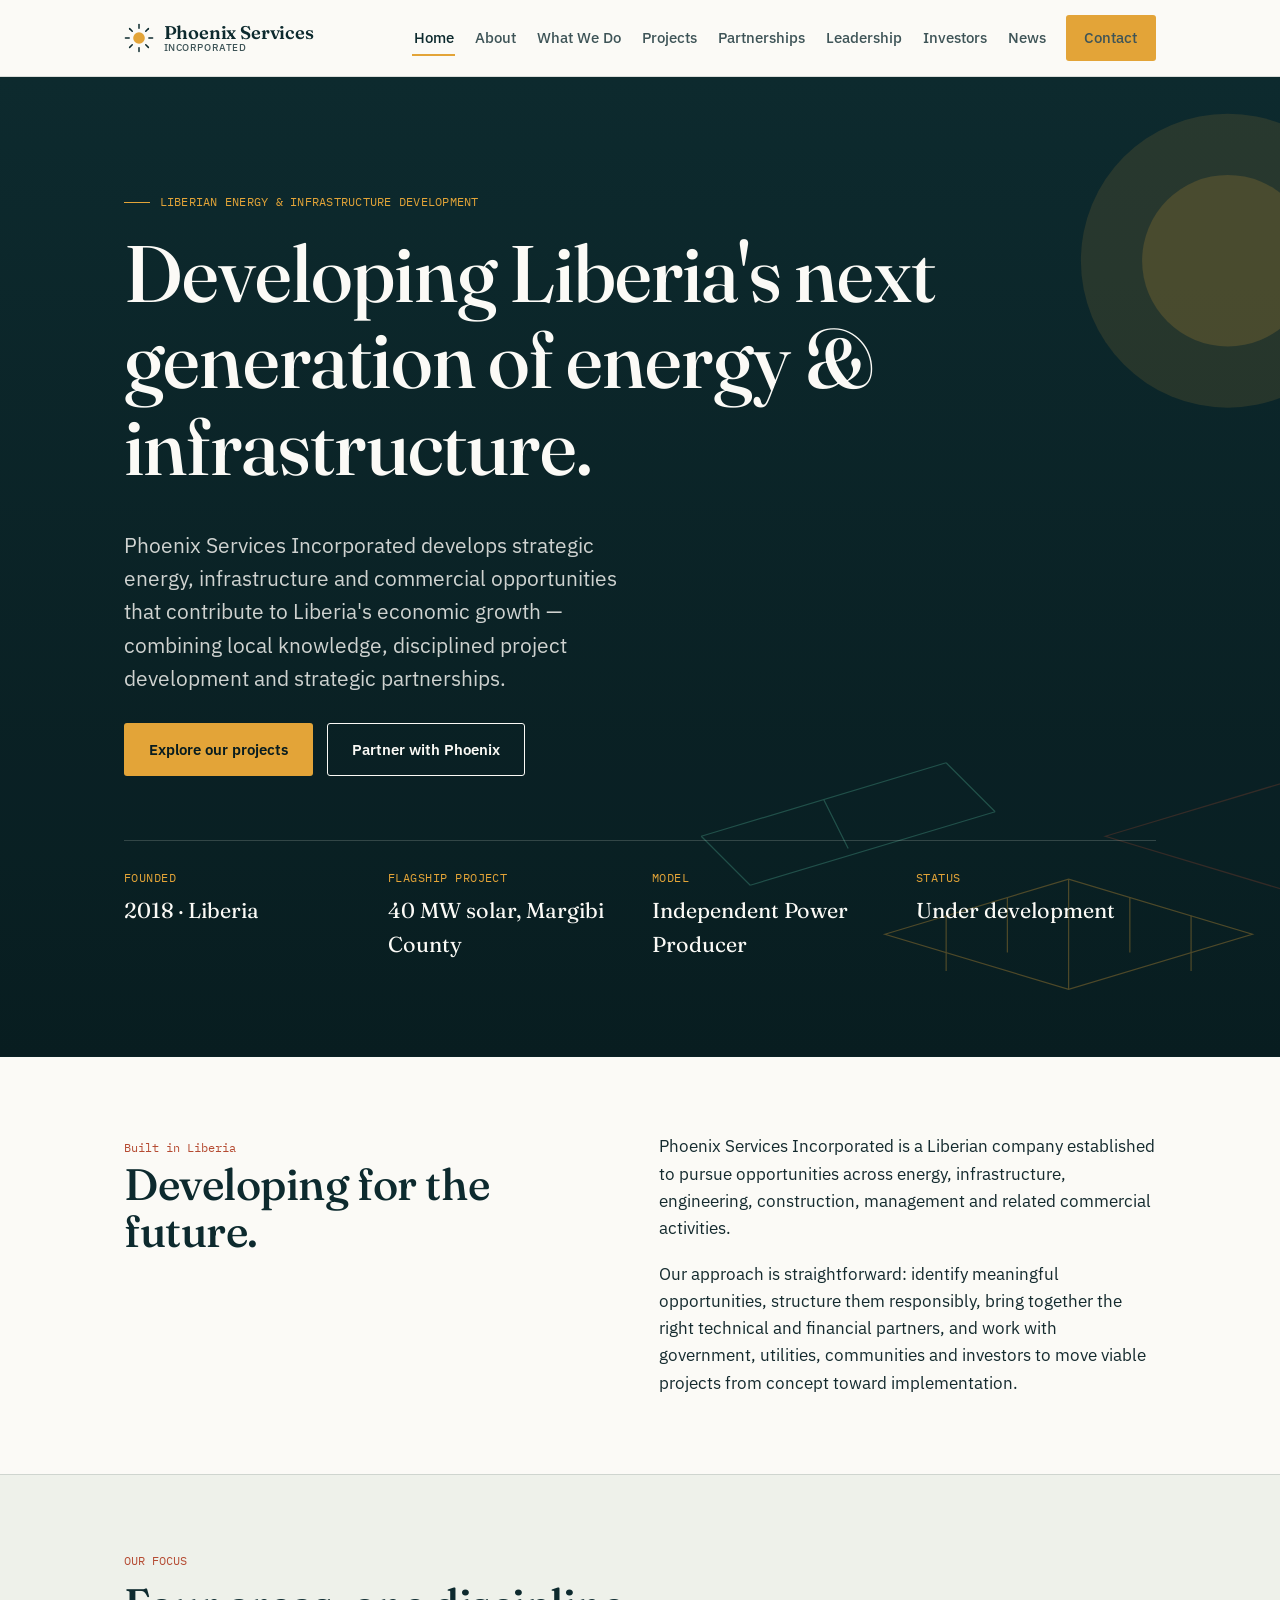
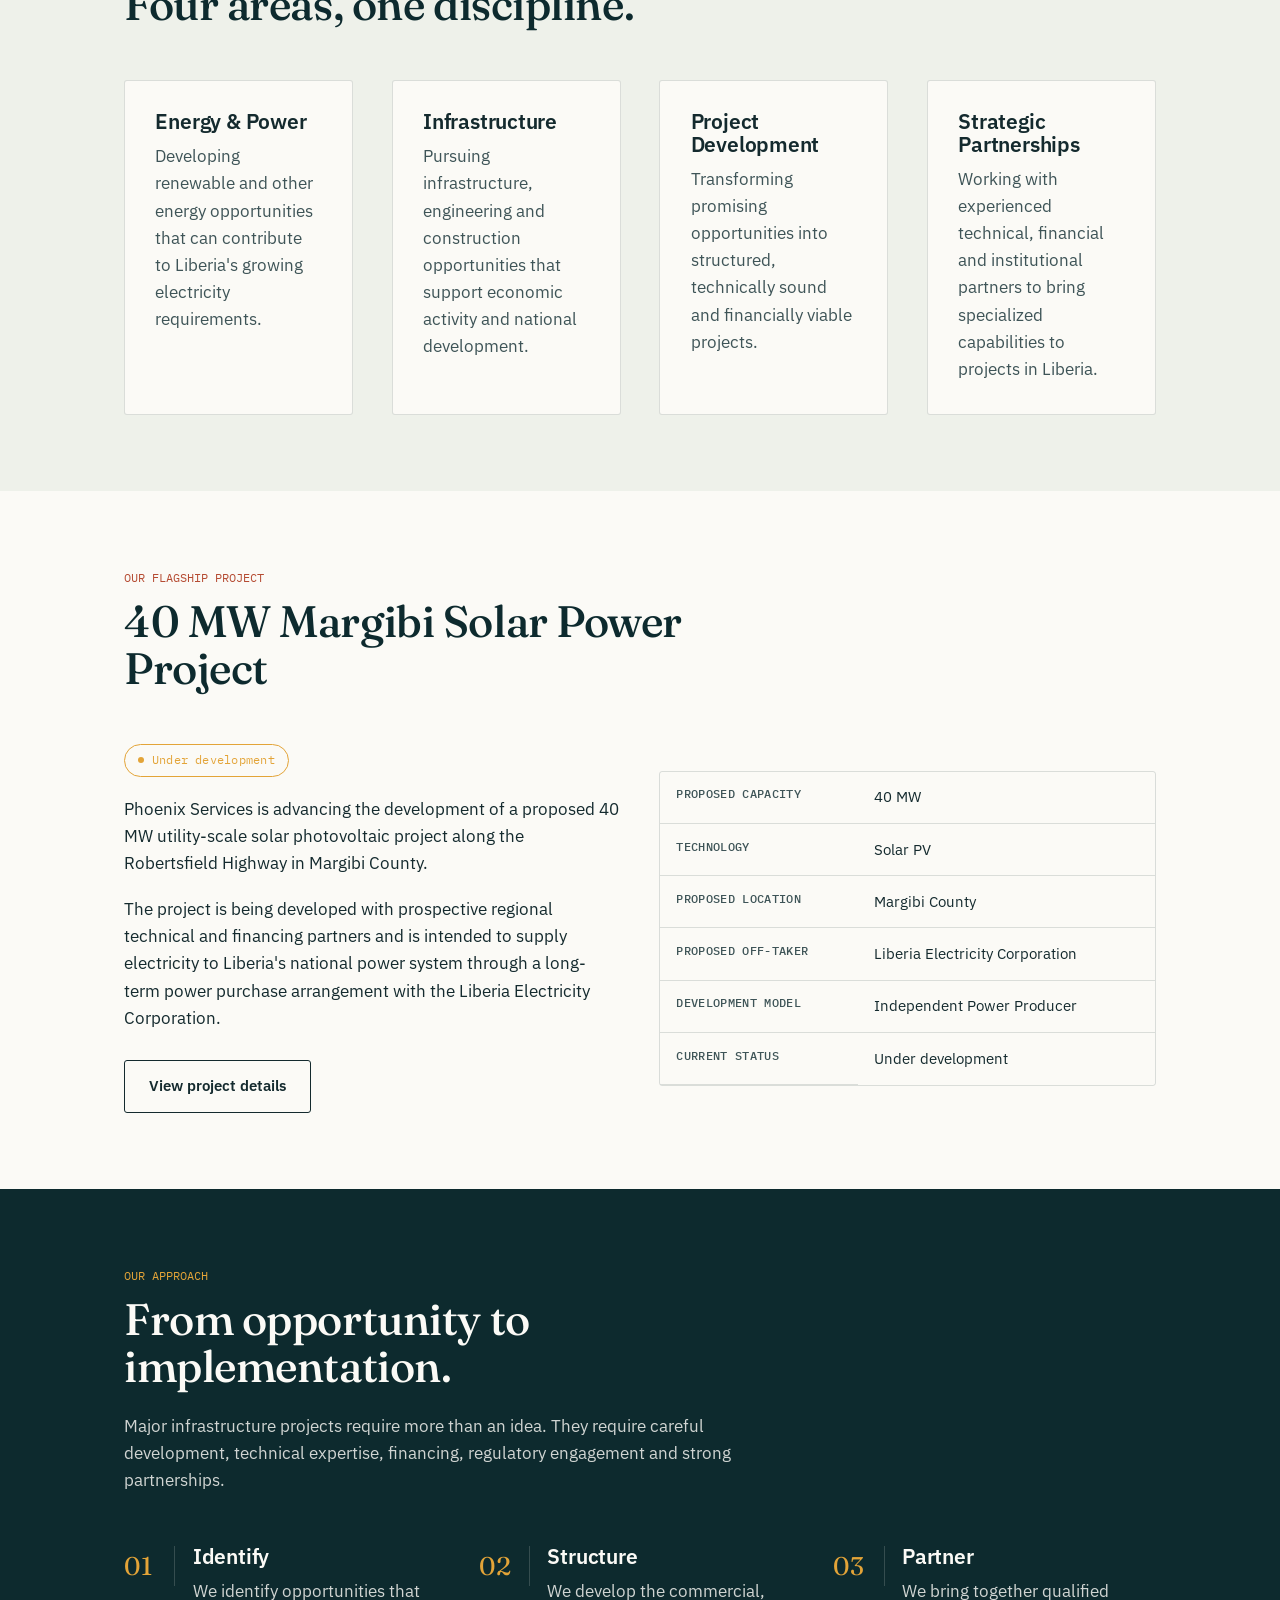
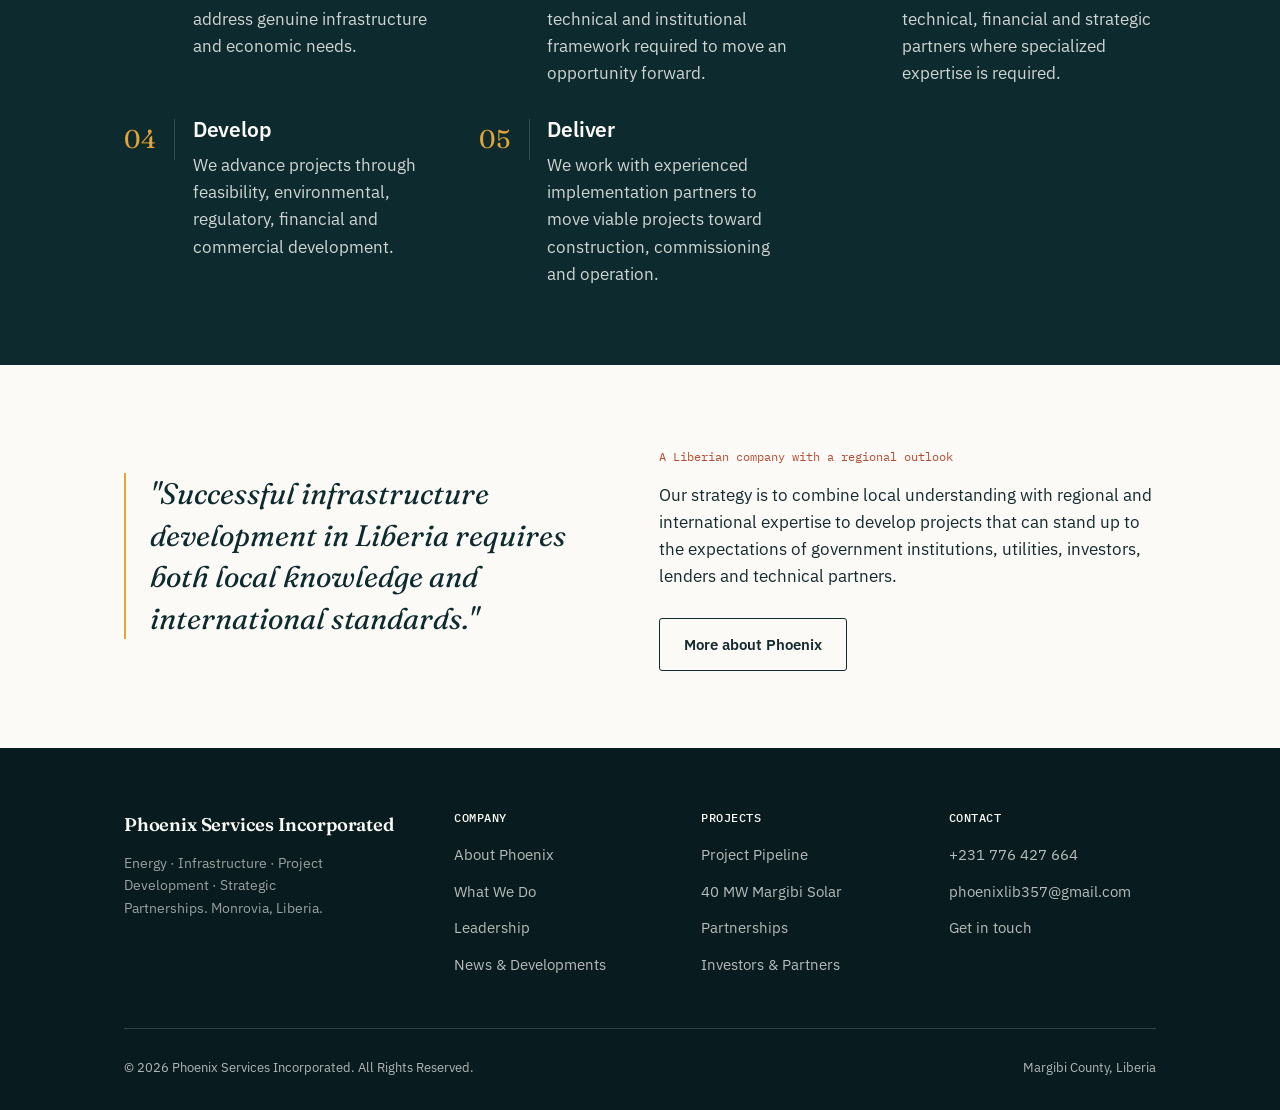
==== index.html @ 639c2e70 "Add Phoenix Services Incorporated website Static, dependency-free build of the corporate site (10 pa" ====
<!DOCTYPE html>
<html lang="en">
<head>
<meta charset="UTF-8">
<meta name="viewport" content="width=device-width, initial-scale=1.0">
<title>Phoenix Services Incorporated | Liberian Energy &amp; Infrastructure Development</title>
<meta name="description" content="Phoenix Services Incorporated is a Liberian company developing strategic energy, infrastructure and commercial opportunities, including the proposed 40 MW Margibi Solar Power Project.">
<link rel="stylesheet" href="css/style.css">
</head>
<body>

<header class="site-header">
  <div class="wrap">
    <a class="brand" href="index.html">
      <svg class="brand-mark" viewBox="0 0 32 32" fill="none" xmlns="http://www.w3.org/2000/svg" aria-hidden="true">
        <circle cx="16" cy="16" r="6.2" fill="#E3A438"/>
        <g stroke="#0D2A2E" stroke-width="1.6" stroke-linecap="round">
          <line x1="16" y1="1.5" x2="16" y2="5.5"/>
          <line x1="16" y1="26.5" x2="16" y2="30.5"/>
          <line x1="1.5" y1="16" x2="5.5" y2="16"/>
          <line x1="26.5" y1="16" x2="30.5" y2="16"/>
          <line x1="6" y1="6" x2="8.8" y2="8.8"/>
          <line x1="23.2" y1="23.2" x2="26" y2="26"/>
          <line x1="26" y1="6" x2="23.2" y2="8.8"/>
          <line x1="8.8" y1="23.2" x2="6" y2="26"/>
        </g>
      </svg>
      <span class="brand-word">Phoenix Services<small>INCORPORATED</small></span>
    </a>
    <button class="nav-toggle" aria-label="Toggle navigation" aria-expanded="false">
      <svg viewBox="0 0 24 24" fill="none" stroke="currentColor" stroke-width="2"><line x1="3" y1="6" x2="21" y2="6"/><line x1="3" y1="12" x2="21" y2="12"/><line x1="3" y1="18" x2="21" y2="18"/></svg>
    </button>
    <nav class="main-nav" aria-label="Primary">
      <ul>
        <li><a href="index.html" aria-current="page">Home</a></li>
        <li><a href="about.html">About</a></li>
        <li><a href="what-we-do.html">What We Do</a></li>
        <li><a href="projects.html">Projects</a></li>
        <li><a href="partnerships.html">Partnerships</a></li>
        <li><a href="leadership.html">Leadership</a></li>
        <li><a href="investors.html">Investors</a></li>
        <li><a href="news.html">News</a></li>
        <li><a href="contact.html" class="btn btn-primary" style="padding:0.6rem 1.1rem;">Contact</a></li>
      </ul>
    </nav>
  </div>
</header>

<main>

  <!-- HERO -->
  <section class="hero">
    <div class="hero-graphic" aria-hidden="true">
      <svg width="100%" height="100%" viewBox="0 0 1400 800" preserveAspectRatio="xMidYMid slice" xmlns="http://www.w3.org/2000/svg">
        <defs>
          <linearGradient id="skyfade" x1="0" y1="0" x2="0" y2="1">
            <stop offset="0%" stop-color="#0D2A2E"/>
            <stop offset="100%" stop-color="#081C1F"/>
          </linearGradient>
        </defs>
        <rect width="1400" height="800" fill="url(#skyfade)"/>
        <circle cx="1180" cy="150" r="120" fill="#E3A438" opacity="0.14"/>
        <circle cx="1180" cy="150" r="70" fill="#E3A438" opacity="0.2"/>
        <!-- abstract PV array, isometric -->
        <g opacity="0.5" stroke="#3E8A78" stroke-width="1">
          <g id="row1">
            <line x1="750" y1="620" x2="950" y2="560" />
            <line x1="790" y1="660" x2="990" y2="600" />
            <line x1="750" y1="620" x2="790" y2="660" />
            <line x1="950" y1="560" x2="990" y2="600" />
            <line x1="850" y1="590" x2="870" y2="630"/>
          </g>
        </g>
        <g opacity="0.35" stroke="#E3A438" stroke-width="1" fill="none">
          <path d="M 900 700 L 1050 655 L 1200 700 L 1050 745 Z"/>
          <path d="M 950 685 L 950 730 M 1000 670 L 1000 715 M 1050 655 L 1050 745 M 1100 670 L 1100 715 M 1150 685 L 1150 730"/>
        </g>
        <g opacity="0.28" stroke="#B54B32" stroke-width="1" fill="none">
          <path d="M 1080 620 L 1230 575 L 1380 620 L 1230 665 Z"/>
        </g>
      </svg>
    </div>
    <div class="wrap reveal">
      <p class="hero-eyebrow">LIBERIAN ENERGY &amp; INFRASTRUCTURE DEVELOPMENT</p>
      <h1>Developing Liberia's next generation of energy &amp; infrastructure.</h1>
      <p class="lede">Phoenix Services Incorporated develops strategic energy, infrastructure and commercial opportunities that contribute to Liberia's economic growth &mdash; combining local knowledge, disciplined project development and strategic partnerships.</p>
      <div class="btn-row">
        <a href="projects.html" class="btn btn-primary">Explore our projects</a>
        <a href="investors.html" class="btn btn-outline">Partner with Phoenix</a>
      </div>
      <dl class="factband">
        <div><dt>Founded</dt><dd>2018 &middot; Liberia</dd></div>
        <div><dt>Flagship project</dt><dd>40 MW solar, Margibi County</dd></div>
        <div><dt>Model</dt><dd>Independent Power Producer</dd></div>
        <div><dt>Status</dt><dd>Under development</dd></div>
      </dl>
    </div>
  </section>

  <!-- INTRO -->
  <section class="section">
    <div class="wrap grid grid--2">
      <div>
        <span class="eyebrow-inline">Built in Liberia</span>
        <h2>Developing for the future.</h2>
      </div>
      <div>
        <p>Phoenix Services Incorporated is a Liberian company established to pursue opportunities across energy, infrastructure, engineering, construction, management and related commercial activities.</p>
        <p>Our approach is straightforward: identify meaningful opportunities, structure them responsibly, bring together the right technical and financial partners, and work with government, utilities, communities and investors to move viable projects from concept toward implementation.</p>
      </div>
    </div>
  </section>

  <!-- FOCUS AREAS -->
  <section class="section section--sage section--border-top">
    <div class="wrap">
      <div class="section-head">
        <span class="kicker">OUR FOCUS</span>
        <h2>Four areas, one discipline.</h2>
      </div>
      <div class="grid grid--4">
        <div class="card">
          <h4>Energy &amp; Power</h4>
          <p class="text-soft">Developing renewable and other energy opportunities that can contribute to Liberia's growing electricity requirements.</p>
        </div>
        <div class="card">
          <h4>Infrastructure</h4>
          <p class="text-soft">Pursuing infrastructure, engineering and construction opportunities that support economic activity and national development.</p>
        </div>
        <div class="card">
          <h4>Project Development</h4>
          <p class="text-soft">Transforming promising opportunities into structured, technically sound and financially viable projects.</p>
        </div>
        <div class="card">
          <h4>Strategic Partnerships</h4>
          <p class="text-soft">Working with experienced technical, financial and institutional partners to bring specialized capabilities to projects in Liberia.</p>
        </div>
      </div>
    </div>
  </section>

  <!-- FLAGSHIP PROJECT -->
  <section class="section">
    <div class="wrap">
      <div class="section-head">
        <span class="kicker">OUR FLAGSHIP PROJECT</span>
        <h2>40 MW Margibi Solar Power Project</h2>
      </div>
      <div class="grid grid--2" style="align-items:center;">
        <div>
          <span class="status-pill">Under development</span>
          <p style="margin-top:1.2rem;">Phoenix Services is advancing the development of a proposed 40 MW utility-scale solar photovoltaic project along the Robertsfield Highway in Margibi County.</p>
          <p>The project is being developed with prospective regional technical and financing partners and is intended to supply electricity to Liberia's national power system through a long-term power purchase arrangement with the Liberia Electricity Corporation.</p>
          <div class="btn-row">
            <a href="project-margibi-solar.html" class="btn btn-outline">View project details</a>
          </div>
        </div>
        <div class="table-wrap">
          <table class="datatable">
            <tbody>
              <tr><th>Proposed capacity</th><td>40 MW</td></tr>
              <tr><th>Technology</th><td>Solar PV</td></tr>
              <tr><th>Proposed location</th><td>Margibi County</td></tr>
              <tr><th>Proposed off-taker</th><td>Liberia Electricity Corporation</td></tr>
              <tr><th>Development model</th><td>Independent Power Producer</td></tr>
              <tr><th>Current status</th><td>Under development</td></tr>
            </tbody>
          </table>
        </div>
      </div>
    </div>
  </section>

  <!-- APPROACH -->
  <section class="section section--navy">
    <div class="wrap">
      <div class="section-head">
        <span class="kicker">OUR APPROACH</span>
        <h2>From opportunity to implementation.</h2>
        <p>Major infrastructure projects require more than an idea. They require careful development, technical expertise, financing, regulatory engagement and strong partnerships.</p>
      </div>
      <div class="sequence grid grid--3" style="grid-template-columns:repeat(3,1fr);">
        <div class="seq-item"><span class="seq-num">01</span><div><h4 style="color:var(--paper);">Identify</h4><p>We identify opportunities that address genuine infrastructure and economic needs.</p></div></div>
        <div class="seq-item"><span class="seq-num">02</span><div><h4 style="color:var(--paper);">Structure</h4><p>We develop the commercial, technical and institutional framework required to move an opportunity forward.</p></div></div>
        <div class="seq-item"><span class="seq-num">03</span><div><h4 style="color:var(--paper);">Partner</h4><p>We bring together qualified technical, financial and strategic partners where specialized expertise is required.</p></div></div>
        <div class="seq-item"><span class="seq-num">04</span><div><h4 style="color:var(--paper);">Develop</h4><p>We advance projects through feasibility, environmental, regulatory, financial and commercial development.</p></div></div>
        <div class="seq-item"><span class="seq-num">05</span><div><h4 style="color:var(--paper);">Deliver</h4><p>We work with experienced implementation partners to move viable projects toward construction, commissioning and operation.</p></div></div>
      </div>
    </div>
  </section>

  <!-- REGIONAL OUTLOOK -->
  <section class="section">
    <div class="wrap grid grid--2" style="align-items:center;">
      <div>
        <p class="pull-quote">"Successful infrastructure development in Liberia requires both local knowledge and international standards."</p>
      </div>
      <div>
        <span class="eyebrow-inline">A Liberian company with a regional outlook</span>
        <p style="margin-top:0.8rem;">Our strategy is to combine local understanding with regional and international expertise to develop projects that can stand up to the expectations of government institutions, utilities, investors, lenders and technical partners.</p>
        <div class="btn-row">
          <a href="about.html" class="btn btn-outline">More about Phoenix</a>
        </div>
      </div>
    </div>
  </section>

</main>

<footer class="site-footer">
  <div class="wrap">
    <div class="footer-grid">
      <div class="footer-brand">
        <span class="brand-word">Phoenix Services Incorporated</span>
        <p style="color:rgba(251,250,246,0.6); font-size:0.88rem; margin-top:0.8rem; max-width:26ch;">Energy &middot; Infrastructure &middot; Project Development &middot; Strategic Partnerships. Monrovia, Liberia.</p>
      </div>
      <div>
        <h4>Company</h4>
        <ul>
          <li><a href="about.html">About Phoenix</a></li>
          <li><a href="what-we-do.html">What We Do</a></li>
          <li><a href="leadership.html">Leadership</a></li>
          <li><a href="news.html">News &amp; Developments</a></li>
        </ul>
      </div>
      <div>
        <h4>Projects</h4>
        <ul>
          <li><a href="projects.html">Project Pipeline</a></li>
          <li><a href="project-margibi-solar.html">40 MW Margibi Solar</a></li>
          <li><a href="partnerships.html">Partnerships</a></li>
          <li><a href="investors.html">Investors &amp; Partners</a></li>
        </ul>
      </div>
      <div>
        <h4>Contact</h4>
        <ul>
          <li><a href="tel:+231776427664">+231 776 427 664</a></li>
          <li><a href="mailto:phoenixlib357@gmail.com">phoenixlib357@gmail.com</a></li>
          <li><a href="contact.html">Get in touch</a></li>
        </ul>
      </div>
    </div>
    <div class="footer-bottom">
      <span>&copy; <span class="year-now">2026</span> Phoenix Services Incorporated. All Rights Reserved.</span>
      <span>Margibi County, Liberia</span>
    </div>
  </div>
</footer>

<script src="js/main.js"></script>
</body>
</html>
---- css/style.css ----
/* ============================================================
   PHOENIX SERVICES INCORPORATED — Design System
   Palette grounded in Liberian solar/infrastructure subject matter:
   deep teal-navy sky, sage panel-glass, sun gold, laterite clay, rainforest green.
   ============================================================ */

@import url('https://fonts.googleapis.com/css2?family=Fraunces:ital,opsz,wght@0,9..144,300;0,9..144,400;0,9..144,500;0,9..144,600;0,9..144,700;1,9..144,400;1,9..144,500&family=IBM+Plex+Sans:wght@400;500;600;700&family=IBM+Plex+Mono:wght@500&display=swap');

:root {
  /* Color tokens */
  --navy: #0D2A2E;
  --navy-deep: #081C1F;
  --sage: #EEF1EA;
  --sage-dim: #E3E8DE;
  --paper: #FBFAF6;
  --gold: #E3A438;
  --gold-deep: #C08324;
  --clay: #B54B32;
  --green: #1F6E52;
  --ink: #142A2E;
  --ink-soft: #3E5457;
  --line: rgba(20, 42, 46, 0.14);
  --line-on-dark: rgba(238, 241, 234, 0.18);

  /* Type */
  --font-display: 'Fraunces', Georgia, serif;
  --font-body: 'IBM Plex Sans', -apple-system, sans-serif;
  --font-mono: 'IBM Plex Mono', monospace;

  /* Scale */
  --step-0: clamp(1rem, 0.95rem + 0.2vw, 1.0625rem);
  --step-1: clamp(1.15rem, 1.05rem + 0.4vw, 1.3rem);
  --step-2: clamp(1.4rem, 1.2rem + 0.9vw, 1.85rem);
  --step-3: clamp(1.9rem, 1.5rem + 1.8vw, 2.75rem);
  --step-4: clamp(2.4rem, 1.8rem + 2.8vw, 3.75rem);
  --step-5: clamp(3rem, 2.1rem + 4.2vw, 5rem);

  --content-max: 68rem;
  --measure: 42rem;
}

* { box-sizing: border-box; }
html { scroll-behavior: smooth; }

@media (prefers-reduced-motion: reduce) {
  html { scroll-behavior: auto; }
  *, *::before, *::after {
    animation-duration: 0.01ms !important;
    animation-iteration-count: 1 !important;
    transition-duration: 0.01ms !important;
  }
}

body {
  margin: 0;
  font-family: var(--font-body);
  font-size: var(--step-0);
  line-height: 1.6;
  color: var(--ink);
  background: var(--paper);
  -webkit-font-smoothing: antialiased;
}

h1, h2, h3, h4 {
  font-family: var(--font-display);
  font-weight: 500;
  line-height: 1.08;
  margin: 0 0 0.5em;
  letter-spacing: -0.01em;
  color: var(--navy);
}

h1 { font-size: var(--step-5); font-weight: 500; }
h2 { font-size: var(--step-3); }
h3 { font-size: var(--step-2); }
h4 { font-size: var(--step-1); font-family: var(--font-body); font-weight: 600; color: var(--ink); }

p { margin: 0 0 1.1em; max-width: var(--measure); }
a { color: var(--navy); }
.section p:last-child { margin-bottom: 0; }

img, svg { max-width: 100%; display: block; }

/* ---------- Layout shells ---------- */
.wrap {
  max-width: var(--content-max);
  margin: 0 auto;
  padding: 0 1.75rem;
}

.section {
  padding: clamp(3.5rem, 6vw, 7rem) 0;
}
.section--tight { padding: clamp(2.5rem, 4vw, 4.5rem) 0; }
.section--sage { background: var(--sage); }
.section--navy { background: var(--navy); color: var(--sage); }
.section--navy h1, .section--navy h2, .section--navy h3, .section--navy h4 { color: var(--paper); }
.section--navy p { color: rgba(251, 250, 246, 0.82); }
.section--navy a:not(.btn) { color: var(--gold); }
.section--border-top { border-top: 1px solid var(--line); }

.grid {
  display: grid;
  gap: clamp(1.5rem, 3vw, 3rem);
}
.grid--2 { grid-template-columns: repeat(2, 1fr); }
.grid--3 { grid-template-columns: repeat(3, 1fr); }
.grid--4 { grid-template-columns: repeat(4, 1fr); }
@media (max-width: 900px) {
  .grid--2, .grid--3, .grid--4 { grid-template-columns: 1fr; }
}

/* ---------- Header / Nav ---------- */
.site-header {
  position: sticky;
  top: 0;
  z-index: 50;
  background: rgba(251, 250, 246, 0.92);
  backdrop-filter: blur(10px);
  border-bottom: 1px solid var(--line);
}
.site-header .wrap {
  display: flex;
  align-items: center;
  justify-content: space-between;
  height: 4.75rem;
}
.brand {
  display: flex;
  align-items: center;
  gap: 0.6rem;
  text-decoration: none;
  color: var(--navy);
}
.brand-mark { width: 30px; height: 30px; flex-shrink: 0; }
.brand-word {
  font-family: var(--font-display);
  font-size: 1.15rem;
  font-weight: 600;
  letter-spacing: -0.01em;
  line-height: 1.1;
}
.brand-word small { display: block; font-family: var(--font-body); font-weight: 500; font-size: 0.6rem; color: var(--ink-soft); letter-spacing: 0.06em; }

.nav-toggle {
  display: none;
  background: none;
  border: 1px solid var(--line);
  border-radius: 8px;
  width: 42px; height: 42px;
  align-items: center; justify-content: center;
  cursor: pointer;
}
.nav-toggle svg { width: 18px; height: 18px; }

.main-nav ul {
  display: flex;
  gap: clamp(0.9rem, 1.4vw, 1.7rem);
  list-style: none;
  margin: 0; padding: 0;
  align-items: center;
}
.main-nav a {
  text-decoration: none;
  color: var(--ink-soft);
  font-size: 0.92rem;
  font-weight: 500;
  padding: 0.4rem 0.1rem;
  border-bottom: 2px solid transparent;
  transition: color 0.15s, border-color 0.15s;
}
.main-nav a:hover, .main-nav a[aria-current="page"] {
  color: var(--navy);
  border-bottom-color: var(--gold);
}

@media (max-width: 880px) {
  .nav-toggle { display: inline-flex; }
  .main-nav {
    position: fixed;
    inset: 4.75rem 0 0 0;
    background: var(--paper);
    transform: translateY(-8px);
    opacity: 0;
    visibility: hidden;
    transition: opacity 0.2s ease, transform 0.2s ease, visibility 0.2s;
    overflow-y: auto;
  }
  .main-nav.is-open { opacity: 1; transform: translateY(0); visibility: visible; }
  .main-nav ul { flex-direction: column; align-items: flex-start; padding: 1.5rem 1.75rem 3rem; gap: 0.2rem; }
  .main-nav a { display: block; padding: 0.85rem 0; width: 100%; font-size: 1.05rem; border-bottom: 1px solid var(--line); border-radius: 0; }
  .main-nav a:hover, .main-nav a[aria-current="page"] { border-bottom-color: var(--line); }
}

/* ---------- Buttons ---------- */
.btn {
  display: inline-flex;
  align-items: center;
  gap: 0.5rem;
  padding: 0.85rem 1.5rem;
  font-family: var(--font-body);
  font-weight: 600;
  font-size: 0.92rem;
  text-decoration: none;
  border-radius: 3px;
  border: 1px solid transparent;
  cursor: pointer;
  transition: background 0.15s, color 0.15s, border-color 0.15s, transform 0.15s;
}
.btn-primary { background: var(--gold); color: var(--navy-deep); }
.btn-primary:hover { background: var(--gold-deep); transform: translateY(-1px); }
.btn-outline { border-color: currentColor; color: inherit; background: transparent; }
.btn-outline:hover { background: var(--navy); color: var(--paper); border-color: var(--navy); }
.section--navy .btn-outline { border-color: var(--line-on-dark); }
.section--navy .btn-outline:hover { background: var(--gold); color: var(--navy-deep); border-color: var(--gold); }
.btn-row { display: flex; gap: 0.85rem; flex-wrap: wrap; margin-top: 1.75rem; }

:focus-visible {
  outline: 3px solid var(--gold);
  outline-offset: 2px;
}

/* ---------- Hero ---------- */
.hero {
  position: relative;
  background: var(--navy);
  color: var(--paper);
  overflow: hidden;
  padding: clamp(4rem, 9vw, 8.5rem) 0 clamp(3rem, 6vw, 5rem);
}
.hero .wrap { position: relative; z-index: 2; }
.hero-eyebrow {
  font-family: var(--font-mono);
  font-size: 0.78rem;
  color: var(--gold);
  letter-spacing: 0.02em;
  margin-bottom: 1.1rem;
  display: flex; align-items: center; gap: 0.6rem;
}
.hero-eyebrow::before { content: ''; width: 26px; height: 1px; background: var(--gold); display: inline-block; }
.hero h1 { color: var(--paper); max-width: 20ch; }
.hero .lede { font-size: var(--step-1); color: rgba(251,250,246,0.82); max-width: 40ch; margin-top: 1.1rem; }
.hero-graphic {
  position: absolute;
  inset: 0;
  z-index: 1;
  opacity: 0.9;
}

/* Reveal-on-load (single orchestrated hero moment) */
.reveal > * {
  opacity: 0;
  transform: translateY(14px);
  animation: reveal-up 0.7s cubic-bezier(0.22,0.61,0.36,1) forwards;
}
.reveal > *:nth-child(1) { animation-delay: 0.05s; }
.reveal > *:nth-child(2) { animation-delay: 0.16s; }
.reveal > *:nth-child(3) { animation-delay: 0.27s; }
.reveal > *:nth-child(4) { animation-delay: 0.38s; }
@keyframes reveal-up { to { opacity: 1; transform: translateY(0); } }
@media (prefers-reduced-motion: reduce) {
  .reveal > * { opacity: 1; transform: none; animation: none; }
}

/* ---------- Stat / fact row ---------- */
.factband {
  border-top: 1px solid var(--line-on-dark);
  margin-top: clamp(2.5rem, 5vw, 4rem);
  padding-top: 1.75rem;
  display: grid;
  grid-template-columns: repeat(auto-fit, minmax(140px, 1fr));
  gap: 1.5rem;
}
.factband dt { font-family: var(--font-mono); font-size: 0.72rem; color: var(--gold); text-transform: uppercase; letter-spacing: 0.04em; margin: 0 0 0.4rem; }
.factband dd { margin: 0; font-family: var(--font-display); font-size: 1.35rem; color: var(--paper); }

/* ---------- Cards ---------- */
.card {
  background: var(--paper);
  border: 1px solid var(--line);
  padding: 1.9rem;
  border-radius: 3px;
}
.card h3, .card h4 { margin-bottom: 0.6rem; }
.card ul { margin: 0.5rem 0 0; padding-left: 1.1rem; }
.card li { margin-bottom: 0.35rem; }

.tag {
  display: inline-block;
  font-family: var(--font-mono);
  font-size: 0.72rem;
  letter-spacing: 0.03em;
  padding: 0.3rem 0.6rem;
  border: 1px solid var(--line);
  border-radius: 20px;
  color: var(--ink-soft);
  margin: 0 0.4rem 0.4rem 0;
}
.section--navy .tag { border-color: var(--line-on-dark); color: rgba(251,250,246,0.85); }

.status-pill {
  display: inline-flex;
  align-items: center;
  gap: 0.5rem;
  font-family: var(--font-mono);
  font-size: 0.76rem;
  letter-spacing: 0.02em;
  color: var(--gold);
  border: 1px solid var(--gold);
  padding: 0.35rem 0.8rem;
  border-radius: 20px;
}
.status-pill::before { content: ''; width: 6px; height: 6px; border-radius: 50%; background: var(--gold); }

/* ---------- Section heading pattern ---------- */
.section-head { max-width: 40rem; margin-bottom: clamp(2rem, 4vw, 3.2rem); }
.section-head .kicker {
  font-family: var(--font-mono);
  font-size: 0.78rem;
  color: var(--clay);
  margin-bottom: 0.6rem;
  display: block;
}
.section--navy .section-head .kicker { color: var(--gold); }

/* ---------- Numbered sequence (only for genuine sequences) ---------- */
.sequence { display: grid; gap: 2rem; }
.seq-item { display: grid; grid-template-columns: 3.2rem 1fr; gap: 1.1rem; align-items: start; }
.seq-num {
  font-family: var(--font-display);
  font-size: 1.6rem;
  color: var(--gold-deep);
  border-right: 1px solid var(--line);
  padding-right: 1rem;
}
.section--navy .seq-num { color: var(--gold); border-color: var(--line-on-dark); }

/* Roadmap timeline */
.roadmap { display: grid; gap: 0; border-top: 1px solid var(--line); }
.roadmap-item {
  display: grid;
  grid-template-columns: 3.5rem 8rem 1fr;
  gap: 1.25rem;
  padding: 1.3rem 0;
  border-bottom: 1px solid var(--line);
  align-items: baseline;
}
.roadmap-item .rnum { font-family: var(--font-mono); color: var(--clay); font-size: 0.85rem; }
.roadmap-item .rlabel { font-family: var(--font-display); font-size: 1.05rem; color: var(--navy); }
.roadmap-item.is-current { background: var(--sage); margin: 0 -1.5rem; padding-left: 1.5rem; padding-right: 1.5rem; border-radius: 3px; }
@media (max-width: 640px) {
  .roadmap-item { grid-template-columns: 2.4rem 1fr; }
  .roadmap-item .rlabel { grid-column: 2; }
  .roadmap-item p { grid-column: 1 / -1; margin-top: 0.4rem; }
}

/* ---------- Table ---------- */
.datatable { width: 100%; border-collapse: collapse; font-size: 0.94rem; }
.datatable th, .datatable td { text-align: left; padding: 0.85rem 1rem; border-bottom: 1px solid var(--line); vertical-align: top; }
.datatable th { font-family: var(--font-mono); font-size: 0.72rem; text-transform: uppercase; letter-spacing: 0.03em; color: var(--ink-soft); font-weight: 500; width: 40%; }
.table-wrap { overflow-x: auto; border: 1px solid var(--line); border-radius: 3px; }
.table-wrap .datatable { border: none; }
.table-wrap .datatable tr:last-child td { border-bottom: none; }

/* ---------- Notice / disclosure box ---------- */
.notice {
  border-left: 3px solid var(--clay);
  background: var(--sage);
  padding: 1.4rem 1.6rem;
  font-size: 0.92rem;
  color: var(--ink-soft);
  border-radius: 0 3px 3px 0;
}
.notice p:last-child { margin-bottom: 0; }
.notice strong { color: var(--ink); }

/* ---------- Quote / philosophy ---------- */
.pull-quote {
  font-family: var(--font-display);
  font-style: italic;
  font-size: var(--step-2);
  line-height: 1.4;
  color: var(--navy);
  max-width: 34rem;
  border-left: 2px solid var(--gold);
  padding-left: 1.5rem;
}
.section--navy .pull-quote { color: var(--paper); }

/* ---------- Footer ---------- */
.site-footer { background: var(--navy-deep); color: rgba(251,250,246,0.7); padding: clamp(3rem, 5vw, 4.5rem) 0 2rem; }
.footer-grid { display: grid; grid-template-columns: 1.4fr 1fr 1fr 1fr; gap: 2.5rem; padding-bottom: 2.5rem; border-bottom: 1px solid var(--line-on-dark); }
.footer-grid h4 { color: var(--paper); font-family: var(--font-mono); font-size: 0.75rem; text-transform: uppercase; letter-spacing: 0.04em; font-weight: 500; margin-bottom: 1rem; }
.footer-grid ul { list-style: none; margin: 0; padding: 0; }
.footer-grid li { margin-bottom: 0.6rem; }
.footer-grid a { color: rgba(251,250,246,0.72); text-decoration: none; font-size: 0.92rem; }
.footer-grid a:hover { color: var(--gold); }
.footer-brand .brand-word { color: var(--paper); }
.footer-bottom { display: flex; justify-content: space-between; align-items: center; flex-wrap: wrap; gap: 0.8rem; padding-top: 1.75rem; font-size: 0.82rem; }
@media (max-width: 780px) {
  .footer-grid { grid-template-columns: 1fr 1fr; }
}

/* Utility */
.mt-0 { margin-top: 0; }
.text-soft { color: var(--ink-soft); }
.center { text-align: center; margin-left: auto; margin-right: auto; }
.divider { border: none; border-top: 1px solid var(--line); margin: clamp(2.5rem, 5vw, 4rem) 0; }
.eyebrow-inline { font-family: var(--font-mono); font-size: 0.78rem; color: var(--clay); }
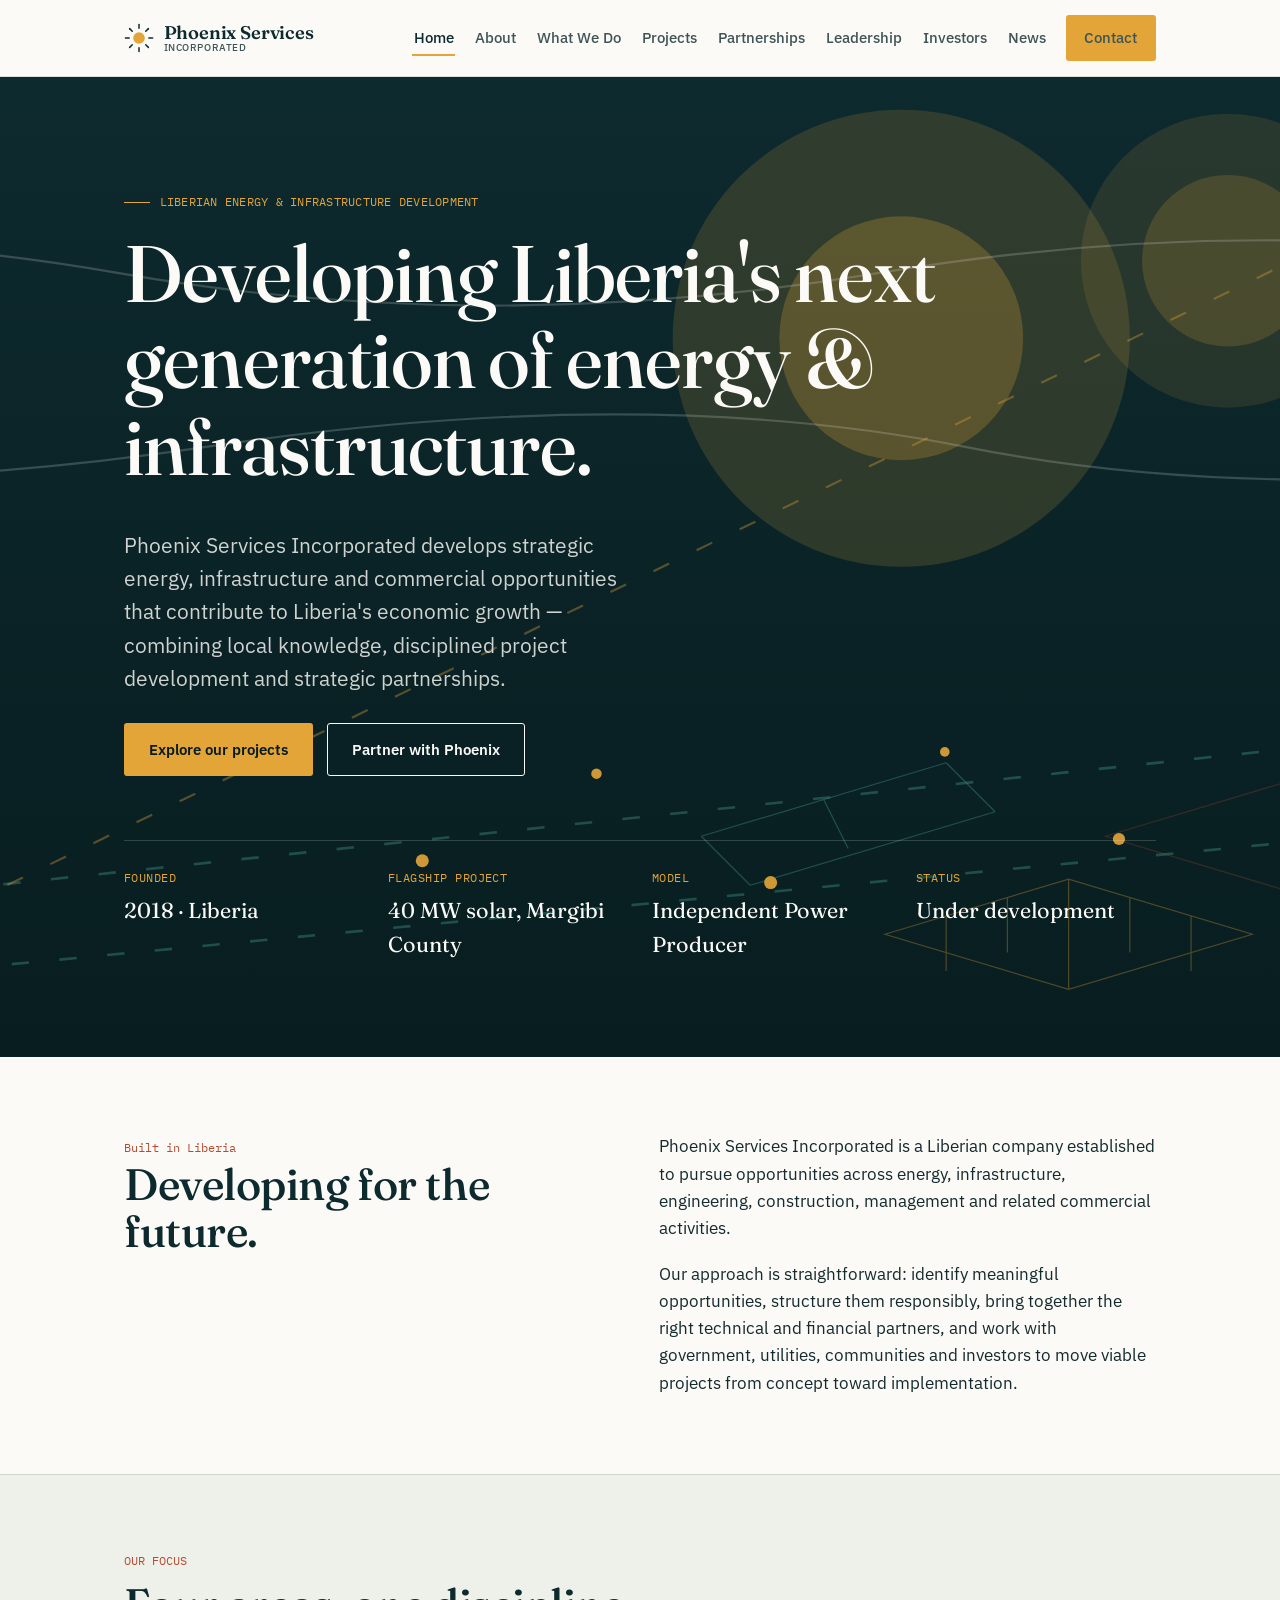
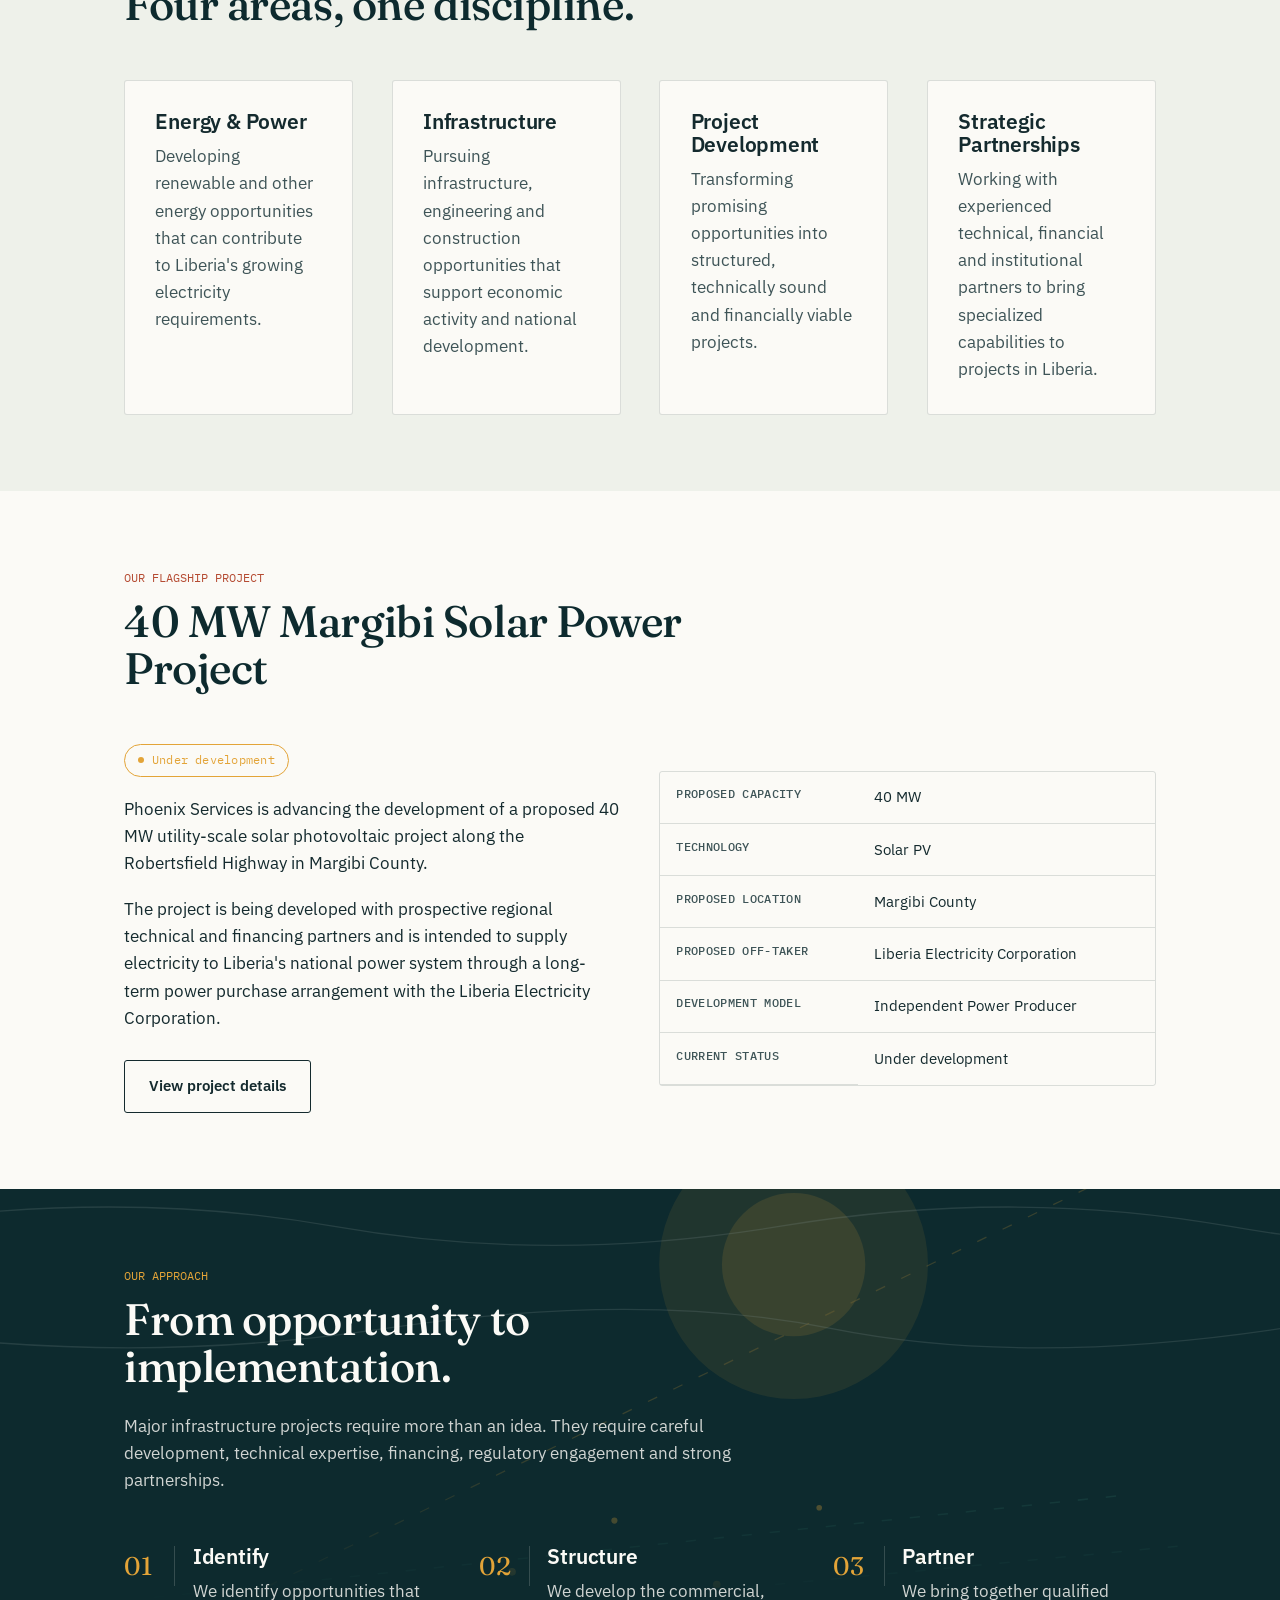
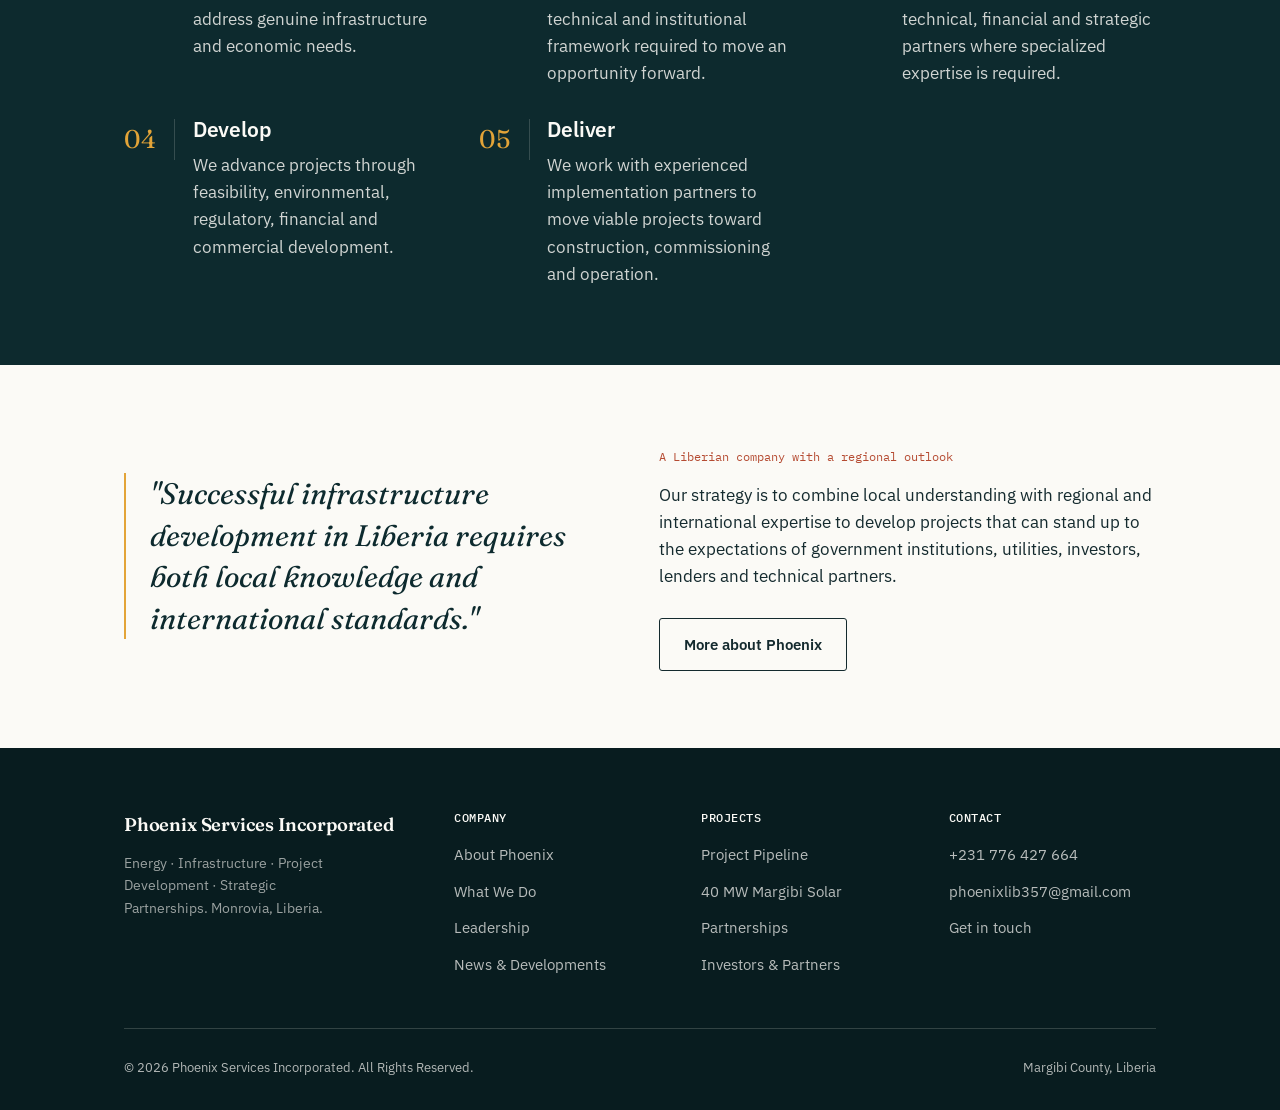
==== commit fab09a58: "Fix mobile grid overflow and recenter energy-flow animation Two real bugs, reported with phone scree" ====
--- a/index.html
+++ b/index.html
@@ -179,7 +179,7 @@
         <h2>From opportunity to implementation.</h2>
         <p>Major infrastructure projects require more than an idea. They require careful development, technical expertise, financing, regulatory engagement and strong partnerships.</p>
       </div>
-      <div class="sequence grid grid--3" style="grid-template-columns:repeat(3,1fr);">
+      <div class="sequence grid grid--3">
         <div class="seq-item"><span class="seq-num">01</span><div><h4 style="color:var(--paper);">Identify</h4><p>We identify opportunities that address genuine infrastructure and economic needs.</p></div></div>
         <div class="seq-item"><span class="seq-num">02</span><div><h4 style="color:var(--paper);">Structure</h4><p>We develop the commercial, technical and institutional framework required to move an opportunity forward.</p></div></div>
         <div class="seq-item"><span class="seq-num">03</span><div><h4 style="color:var(--paper);">Partner</h4><p>We bring together qualified technical, financial and strategic partners where specialized expertise is required.</p></div></div>
--- a/css/style.css
+++ b/css/style.css
@@ -110,6 +110,11 @@
   .grid--2, .grid--3, .grid--4 { grid-template-columns: 1fr; }
 }
 
+.split-card { display: grid; grid-template-columns: 1fr 1fr; }
+@media (max-width: 900px) {
+  .split-card { grid-template-columns: 1fr; }
+}
+
 /* ---------- Header / Nav ---------- */
 .site-header {
   position: sticky;
@@ -178,7 +183,10 @@
   .nav-toggle { display: inline-flex; }
   .main-nav {
     position: fixed;
-    inset: 4.75rem 0 0 0;
+    top: 4.75rem;
+    left: 0;
+    right: 0;
+    height: calc(100vh - 4.75rem);
     background: var(--paper);
     transform: translateY(-8px);
     opacity: 0;
@@ -247,6 +255,58 @@
   opacity: 0.9;
 }
 
+/* ---------- Energy flow animation (solar / wind / light motif) ---------- */
+/* Injected by js/main.js into .hero-graphic and .section--navy so the motif
+   stays perfectly consistent across every page without duplicating markup. */
+.section--navy { position: relative; overflow: hidden; }
+.section--navy > .wrap { position: relative; z-index: 1; }
+
+.energy-overlay {
+  position: absolute;
+  inset: 0;
+  z-index: 1;
+  pointer-events: none;
+  overflow: hidden;
+}
+.energy-overlay svg { width: 100%; height: 100%; display: block; }
+.energy-overlay--subtle {
+  top: 0;
+  left: 0;
+  right: 0;
+  bottom: auto;
+  height: 420px;
+  max-height: 100%;
+  opacity: 0.5;
+  -webkit-mask-image: linear-gradient(to bottom, black 60%, transparent 100%);
+  mask-image: linear-gradient(to bottom, black 60%, transparent 100%);
+}
+
+.energy-glow { animation: energy-pulse 7s ease-in-out infinite; transform-origin: center; }
+.energy-line { stroke-dasharray: 8 14; animation: energy-flow 5s linear infinite; }
+.energy-line--slow { animation-duration: 8s; }
+.energy-wind { animation: energy-drift 11s ease-in-out infinite; transform-origin: center; }
+.energy-particle {
+  animation: particle-rise 6s ease-in-out infinite;
+  transform-box: fill-box;
+  transform-origin: center;
+}
+
+@keyframes energy-pulse {
+  0%, 100% { opacity: 0.35; transform: scale(1); }
+  50% { opacity: 0.6; transform: scale(1.1); }
+}
+@keyframes energy-flow { to { stroke-dashoffset: -220; } }
+@keyframes energy-drift {
+  0%, 100% { transform: translateX(-1.5%); }
+  50% { transform: translateX(1.5%); }
+}
+@keyframes particle-rise {
+  0% { transform: translate(0, 0); opacity: 0; }
+  15% { opacity: 0.85; }
+  85% { opacity: 0.25; }
+  100% { transform: translate(var(--drift, 12px), -70px); opacity: 0; }
+}
+
 /* Reveal-on-load (single orchestrated hero moment) */
 .reveal > * {
   opacity: 0;
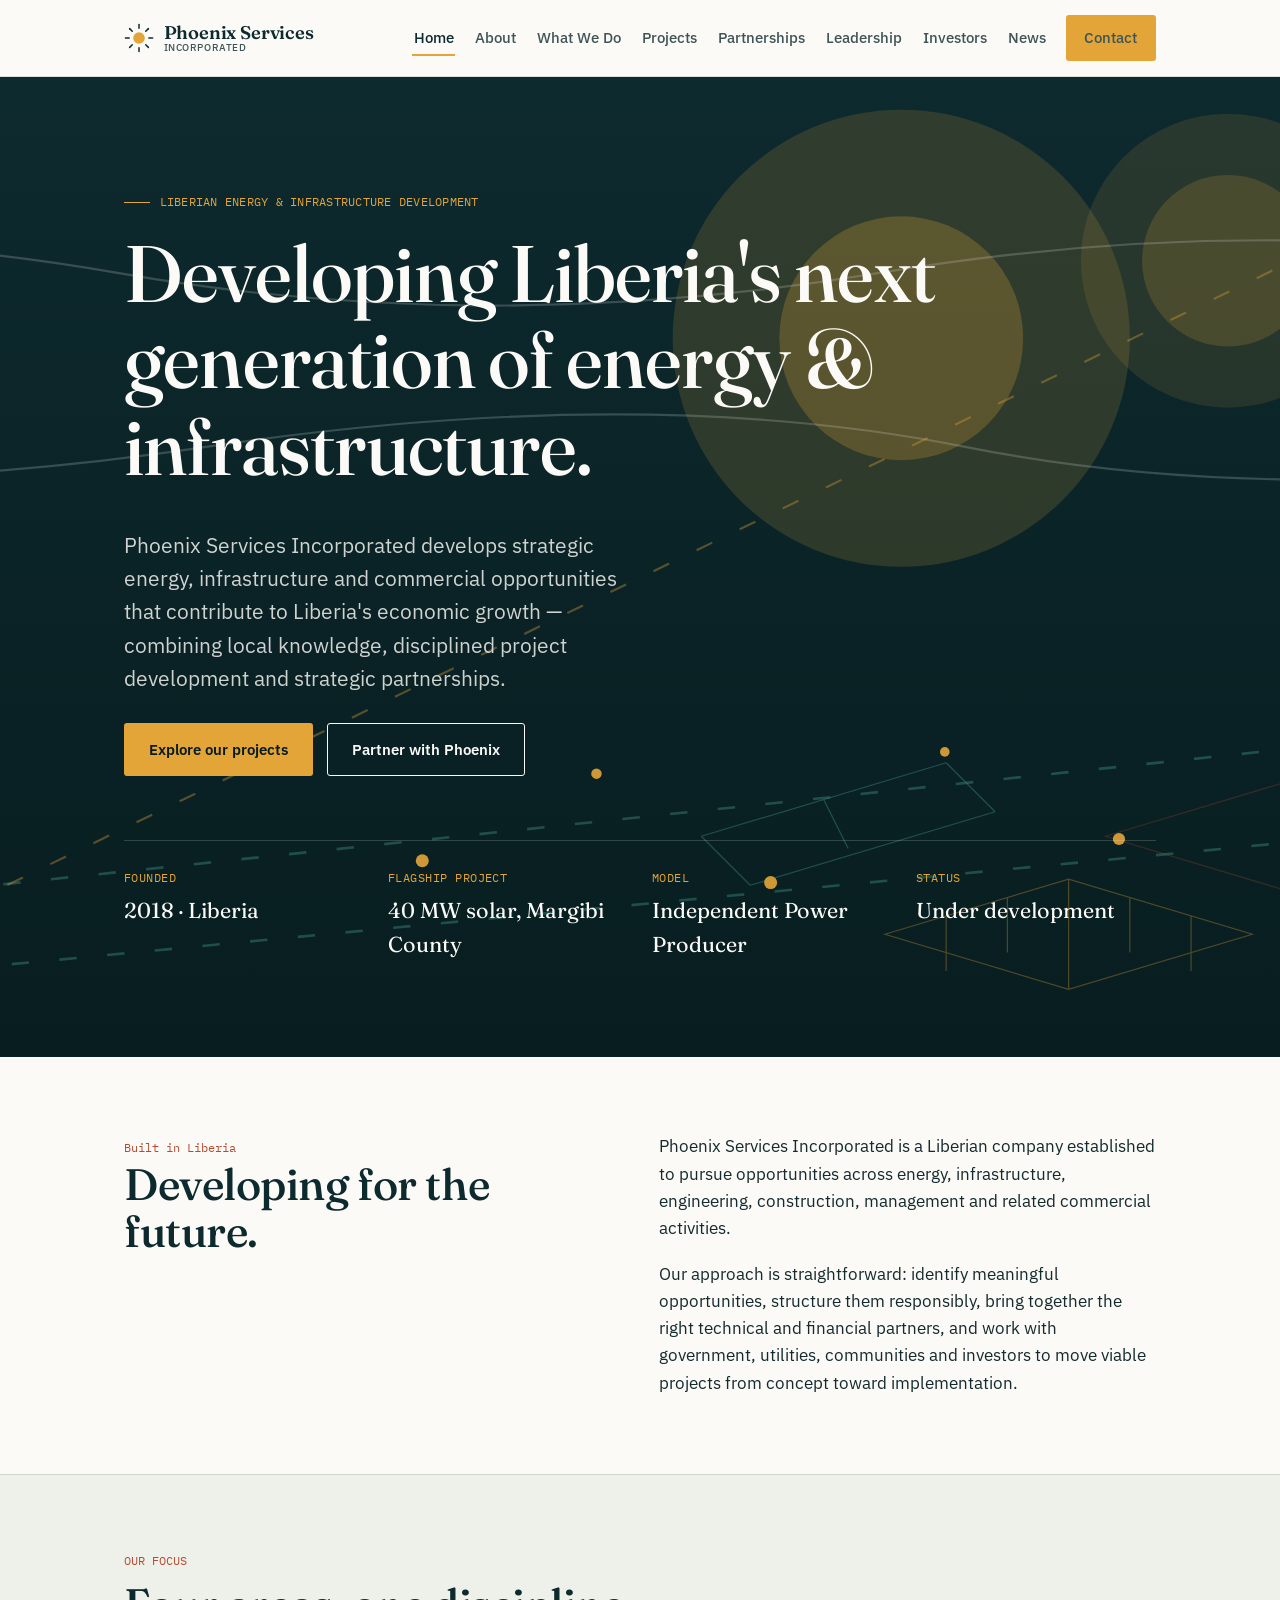
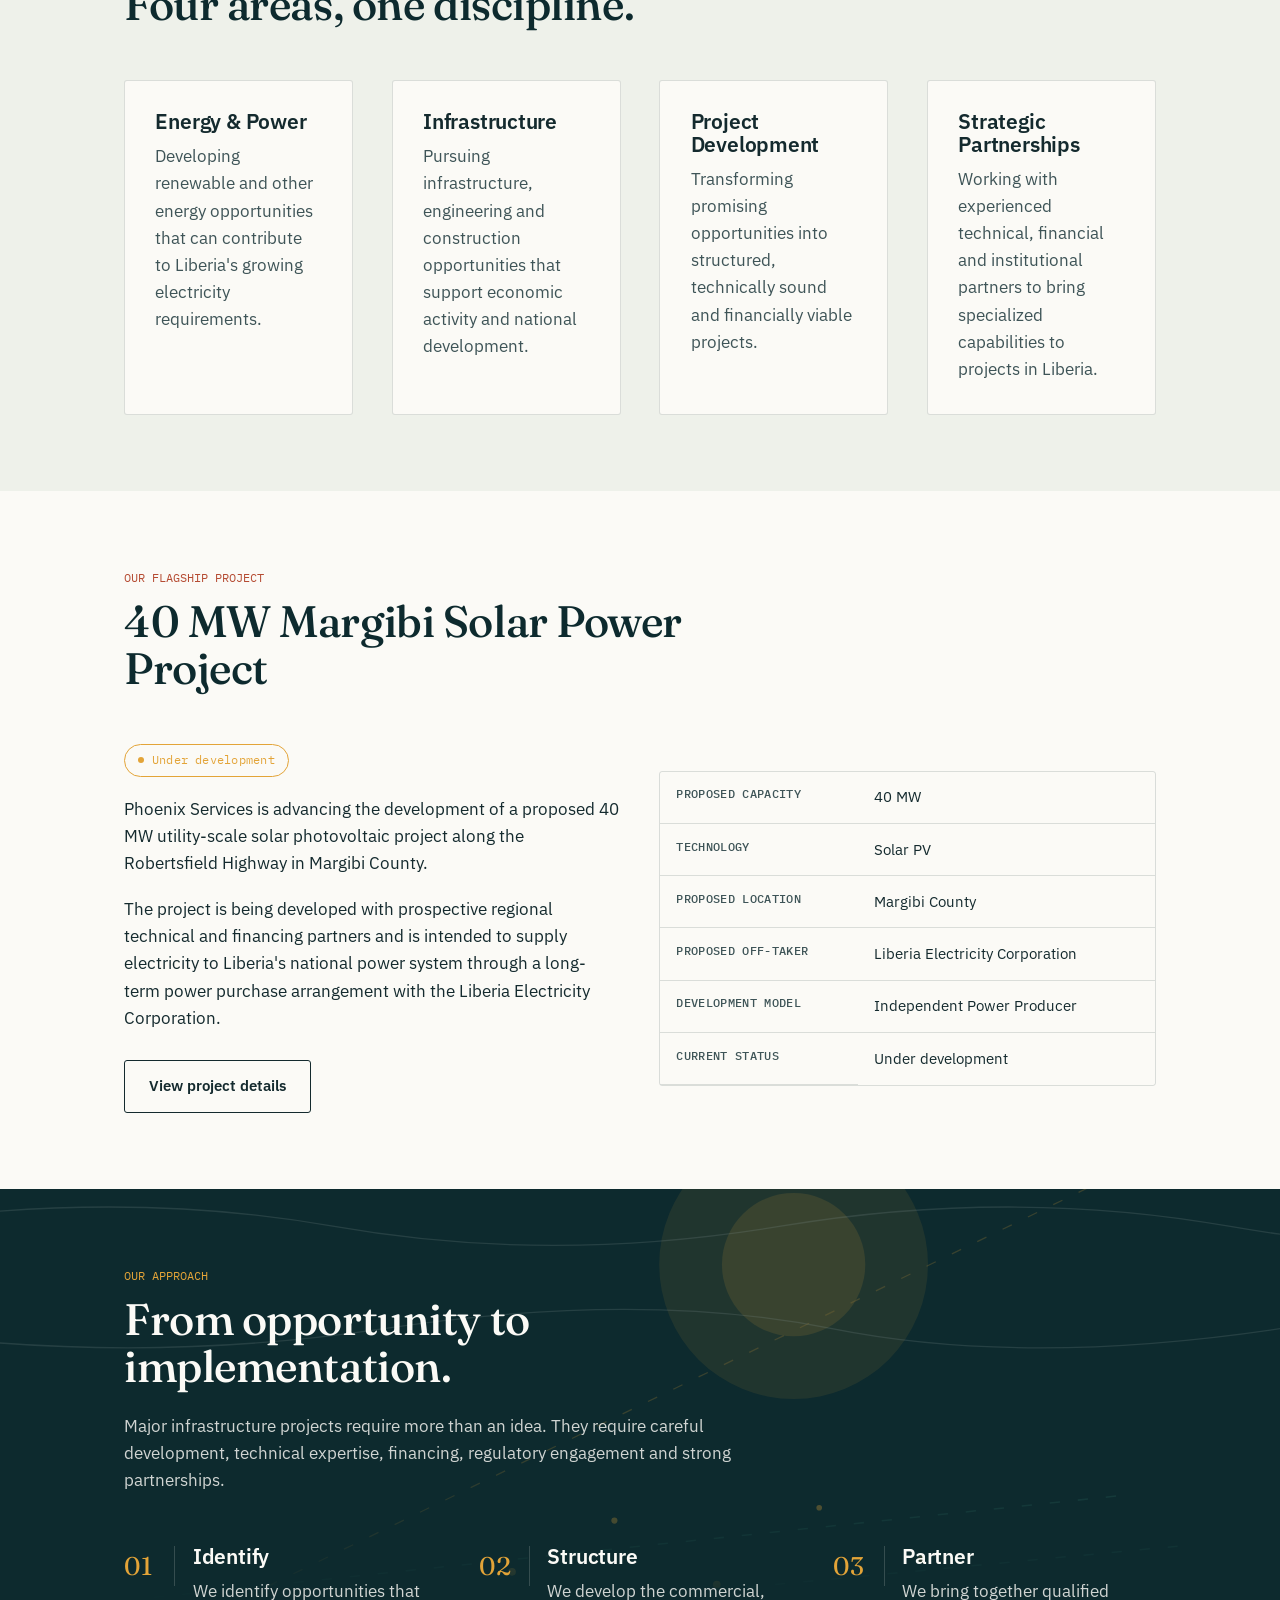
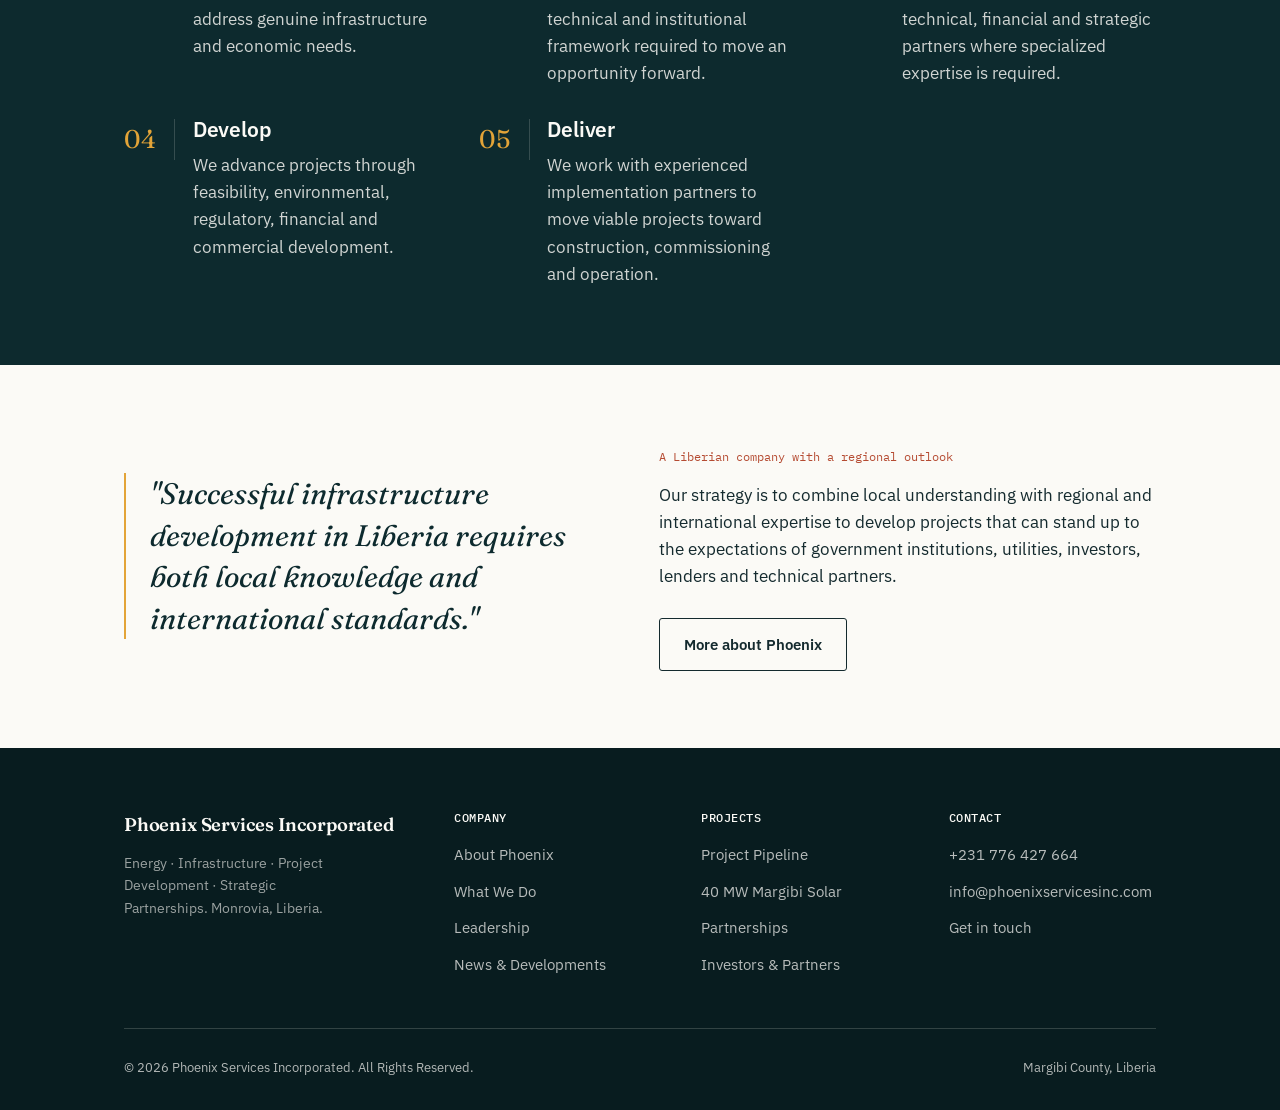
==== commit 1d3ef97c: "Update contact email to info@phoenixservicesinc.com sitewide Replaces phoenixlib357@gmail.com with t" ====
--- a/index.html
+++ b/index.html
@@ -236,7 +236,7 @@
         <h4>Contact</h4>
         <ul>
           <li><a href="tel:+231776427664">+231 776 427 664</a></li>
-          <li><a href="mailto:phoenixlib357@gmail.com">phoenixlib357@gmail.com</a></li>
+          <li><a href="mailto:info@phoenixservicesinc.com">info@phoenixservicesinc.com</a></li>
           <li><a href="contact.html">Get in touch</a></li>
         </ul>
       </div>
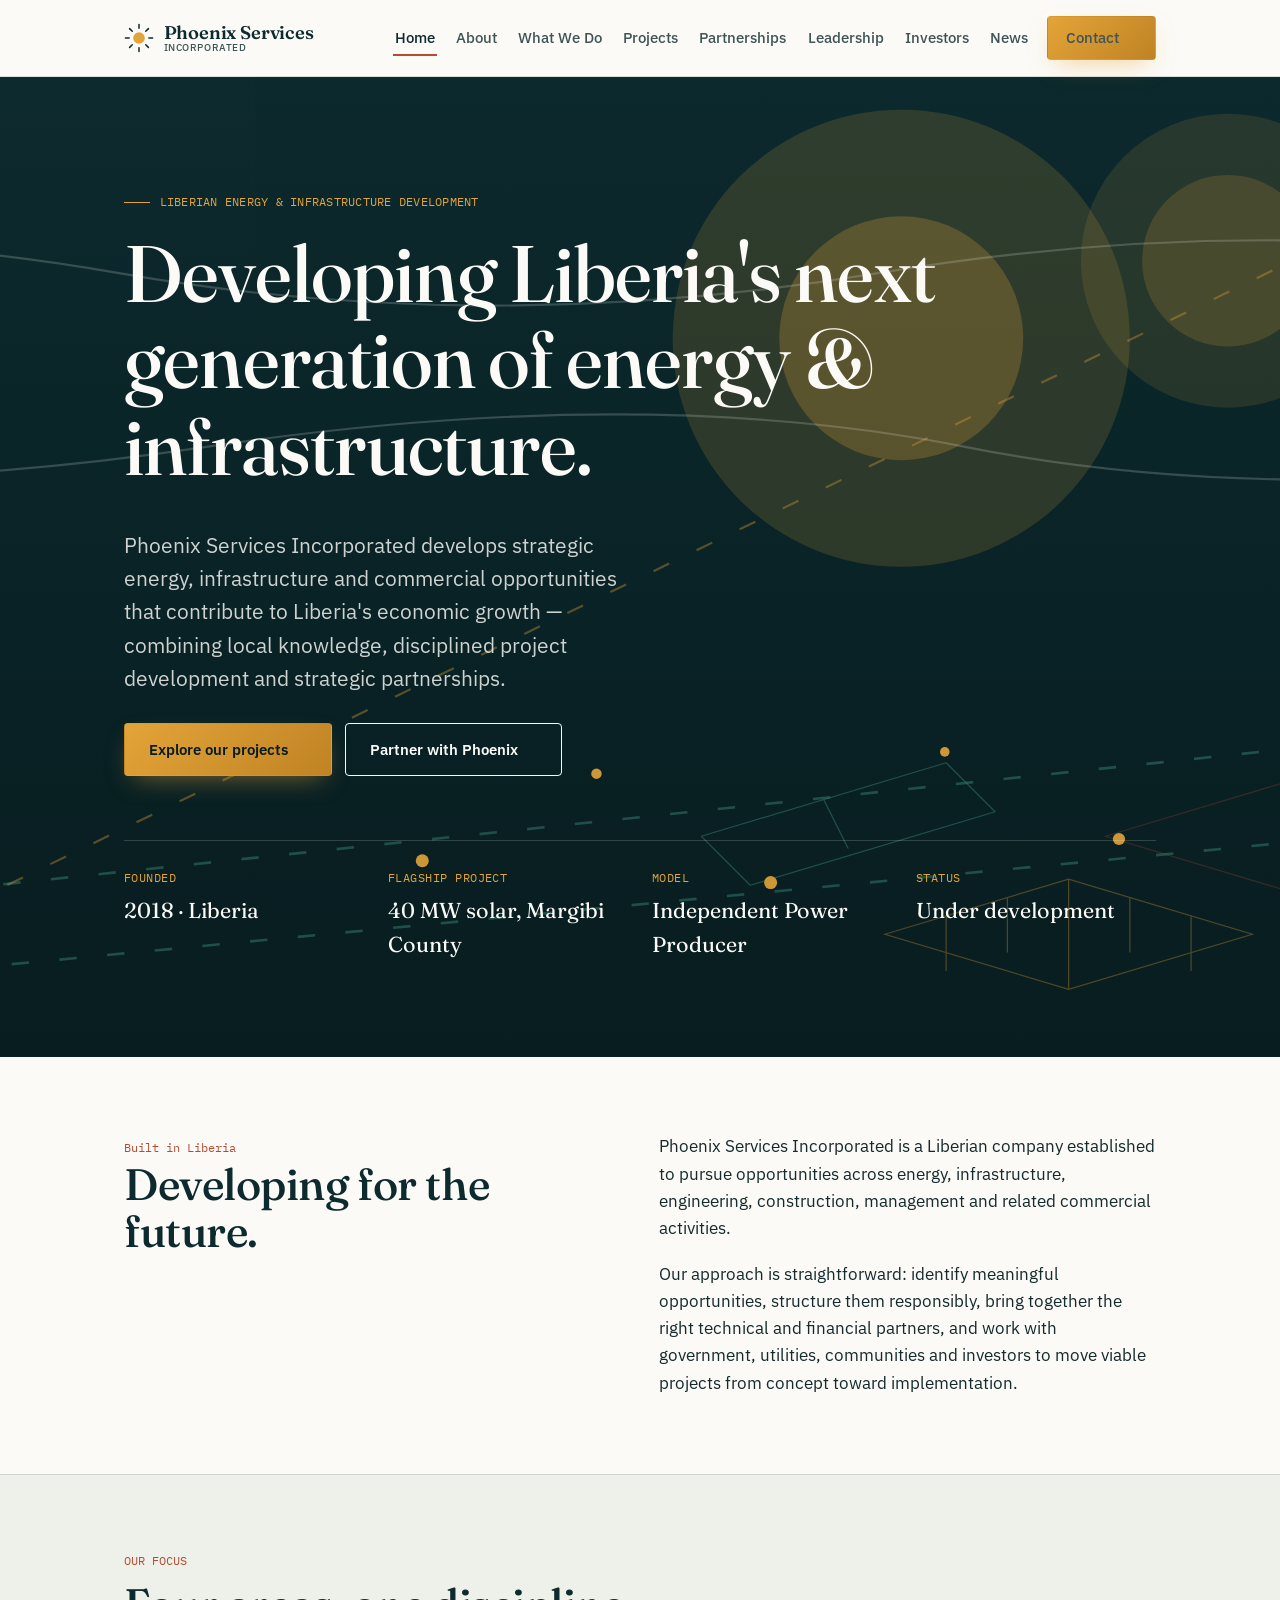
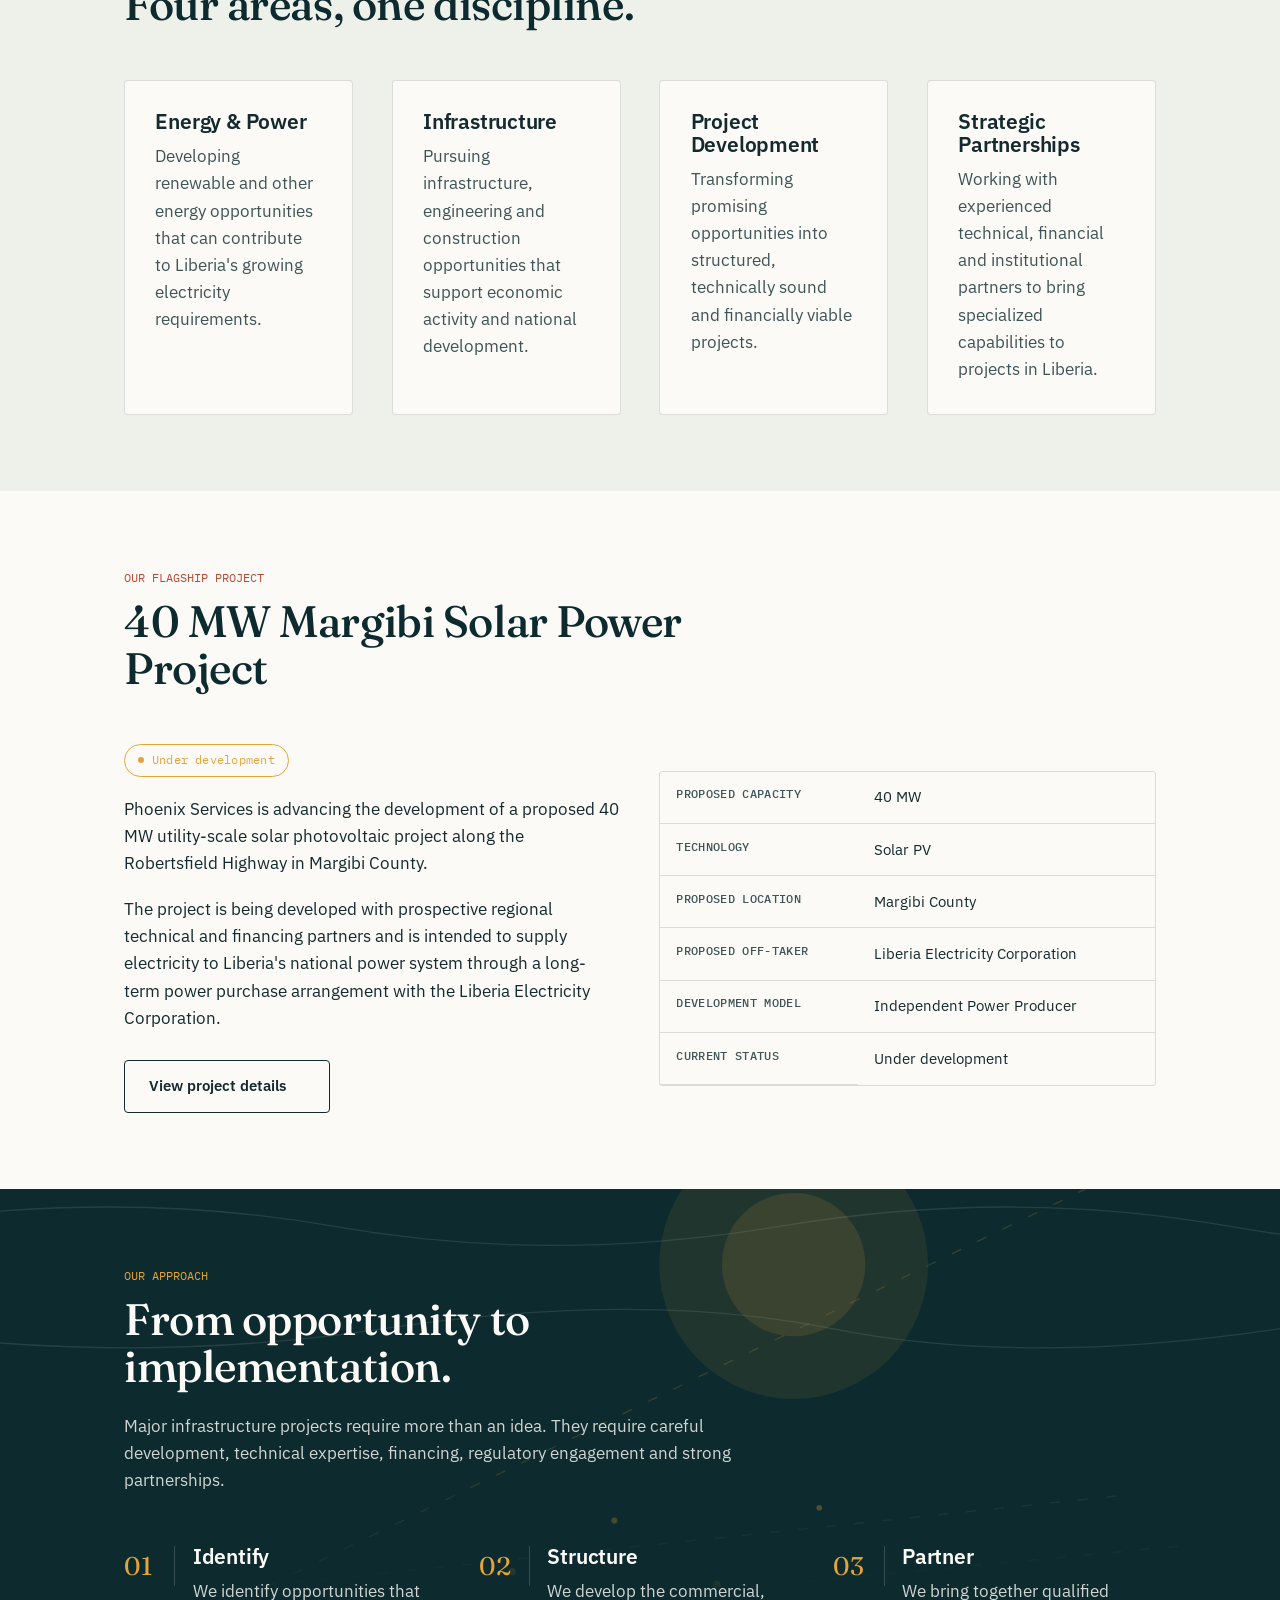
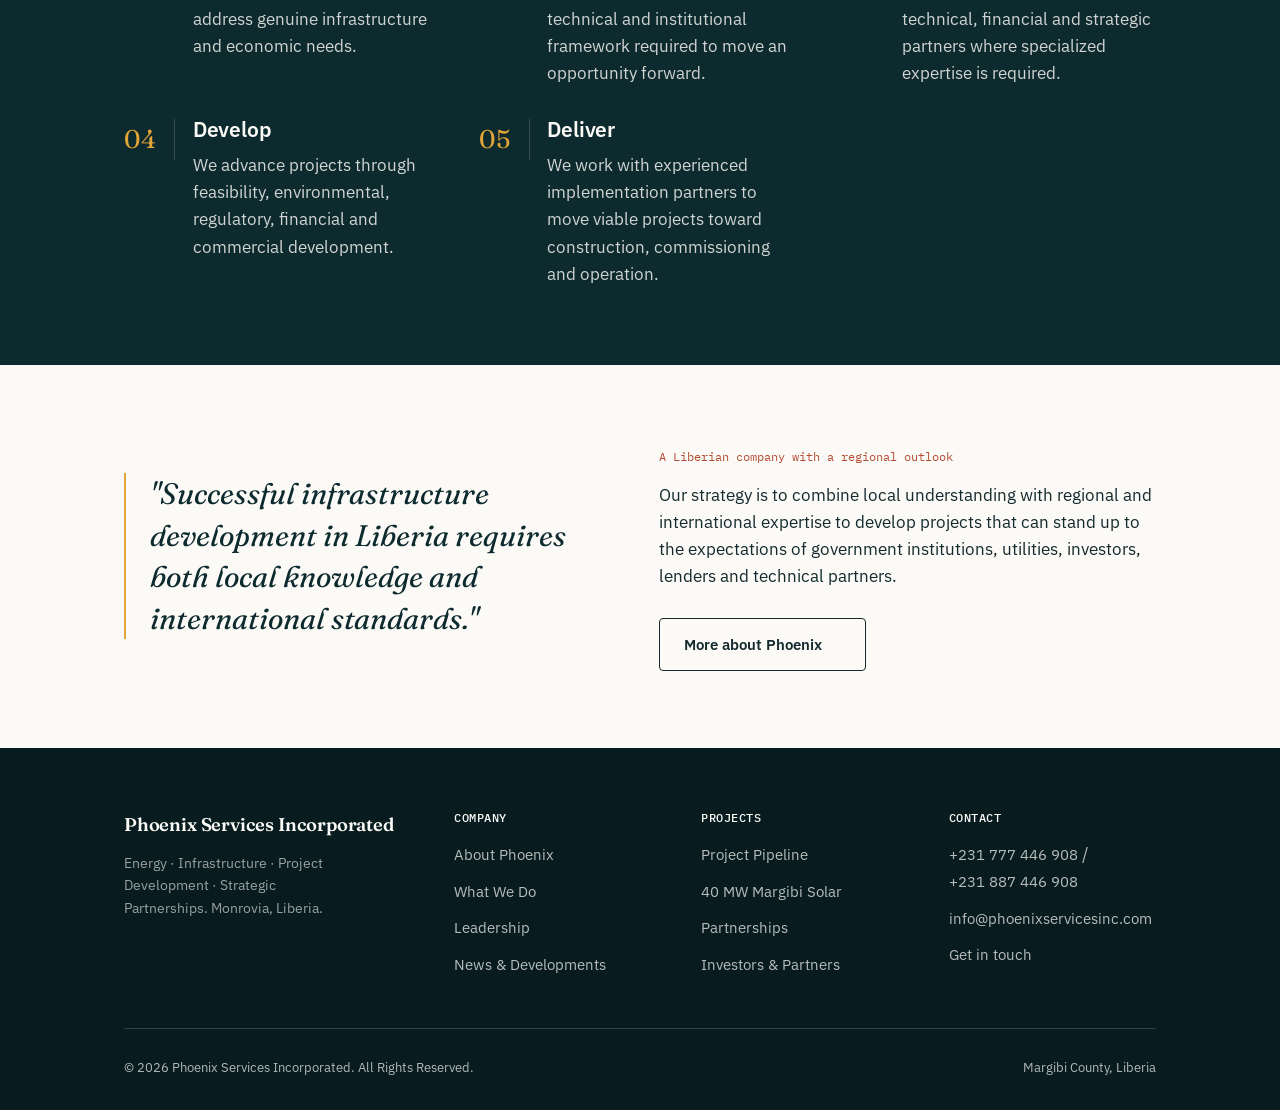
==== commit 2941667c: "Update corporate address and phone numbers sitewide Address changes from #2 Disco Hill Road, Suite 1" ====
--- a/index.html
+++ b/index.html
@@ -235,7 +235,7 @@
       <div>
         <h4>Contact</h4>
         <ul>
-          <li><a href="tel:+231776427664">+231 776 427 664</a></li>
+          <li><a href="tel:+231777446908">+231 777 446 908</a> / <a href="tel:+231887446908">+231 887 446 908</a></li>
           <li><a href="mailto:info@phoenixservicesinc.com">info@phoenixservicesinc.com</a></li>
           <li><a href="contact.html">Get in touch</a></li>
         </ul>
--- a/css/style.css
+++ b/css/style.css
@@ -37,10 +37,18 @@
 
   --content-max: 68rem;
   --measure: 42rem;
+
+  /* Motion / elevation */
+  --ease: cubic-bezier(0.22, 0.61, 0.36, 1);
+  --ease-snap: cubic-bezier(0.34, 1.56, 0.64, 1);
+  --shadow-sm: 0 2px 10px rgba(13, 42, 46, 0.07);
+  --shadow-md: 0 10px 30px -8px rgba(13, 42, 46, 0.18);
+  --shadow-gold: 0 10px 26px -10px rgba(227, 164, 56, 0.55);
+  --radius: 4px;
 }
 
 * { box-sizing: border-box; }
-html { scroll-behavior: smooth; }
+html { scroll-behavior: smooth; overflow-x: hidden; }
 
 @media (prefers-reduced-motion: reduce) {
   html { scroll-behavior: auto; }
@@ -48,18 +56,31 @@
     animation-duration: 0.01ms !important;
     animation-iteration-count: 1 !important;
     transition-duration: 0.01ms !important;
+    scroll-behavior: auto !important;
   }
 }
 
 body {
   margin: 0;
+  overflow-x: hidden;
   font-family: var(--font-body);
   font-size: var(--step-0);
   line-height: 1.6;
   color: var(--ink);
   background: var(--paper);
   -webkit-font-smoothing: antialiased;
-}
+  opacity: 0;
+  animation: body-fade-in 0.6s var(--ease) 0.05s forwards;
+}
+@keyframes body-fade-in { to { opacity: 1; } }
+
+::selection { background: var(--gold); color: var(--navy-deep); }
+
+html { scrollbar-color: var(--gold-deep) var(--sage); scrollbar-width: thin; }
+::-webkit-scrollbar { width: 11px; height: 11px; }
+::-webkit-scrollbar-track { background: var(--sage); }
+::-webkit-scrollbar-thumb { background: var(--gold-deep); border: 3px solid var(--sage); border-radius: 20px; }
+::-webkit-scrollbar-thumb:hover { background: var(--clay); }
 
 h1, h2, h3, h4 {
   font-family: var(--font-display);
@@ -106,8 +127,14 @@
 .grid--2 { grid-template-columns: repeat(2, 1fr); }
 .grid--3 { grid-template-columns: repeat(3, 1fr); }
 .grid--4 { grid-template-columns: repeat(4, 1fr); }
+@media (max-width: 960px) {
+  .grid--3, .grid--4 { grid-template-columns: repeat(2, 1fr); }
+}
 @media (max-width: 900px) {
-  .grid--2, .grid--3, .grid--4 { grid-template-columns: 1fr; }
+  .grid--2 { grid-template-columns: 1fr; }
+}
+@media (max-width: 640px) {
+  .grid--3, .grid--4 { grid-template-columns: 1fr; }
 }
 
 .split-card { display: grid; grid-template-columns: 1fr 1fr; }
@@ -116,6 +143,17 @@
 }
 
 /* ---------- Header / Nav ---------- */
+.scroll-progress {
+  position: fixed;
+  top: 0; left: 0;
+  height: 2px;
+  width: 0%;
+  background: linear-gradient(90deg, var(--gold), var(--clay));
+  z-index: 60;
+  transition: width 0.1s linear;
+}
+@media (prefers-reduced-motion: reduce) { .scroll-progress { display: none; } }
+
 .site-header {
   position: sticky;
   top: 0;
@@ -123,13 +161,17 @@
   background: rgba(251, 250, 246, 0.92);
   backdrop-filter: blur(10px);
   border-bottom: 1px solid var(--line);
-}
+  transition: box-shadow 0.25s var(--ease), border-color 0.25s var(--ease);
+}
+.site-header.is-scrolled { box-shadow: var(--shadow-sm); border-bottom-color: transparent; }
 .site-header .wrap {
   display: flex;
   align-items: center;
   justify-content: space-between;
   height: 4.75rem;
-}
+  transition: height 0.25s var(--ease);
+}
+.site-header.is-scrolled .wrap { height: 4rem; }
 .brand {
   display: flex;
   align-items: center;
@@ -137,7 +179,8 @@
   text-decoration: none;
   color: var(--navy);
 }
-.brand-mark { width: 30px; height: 30px; flex-shrink: 0; }
+.brand-mark { width: 30px; height: 30px; flex-shrink: 0; transition: transform 0.4s var(--ease-snap); }
+.brand:hover .brand-mark { transform: rotate(50deg); }
 .brand-word {
   font-family: var(--font-display);
   font-size: 1.15rem;
@@ -155,8 +198,14 @@
   width: 42px; height: 42px;
   align-items: center; justify-content: center;
   cursor: pointer;
-}
+  transition: border-color 0.2s var(--ease), background 0.2s var(--ease);
+}
+.nav-toggle:hover { border-color: var(--gold); background: rgba(227,164,56,0.08); }
 .nav-toggle svg { width: 18px; height: 18px; }
+.nav-toggle svg line { transition: transform 0.25s var(--ease), opacity 0.25s var(--ease); transform-origin: center; }
+.nav-toggle[aria-expanded="true"] svg line:nth-child(1) { transform: translateY(6px) rotate(45deg); }
+.nav-toggle[aria-expanded="true"] svg line:nth-child(2) { opacity: 0; }
+.nav-toggle[aria-expanded="true"] svg line:nth-child(3) { transform: translateY(-6px) rotate(-45deg); }
 
 .main-nav ul {
   display: flex;
@@ -166,18 +215,28 @@
   align-items: center;
 }
 .main-nav a {
+  position: relative;
   text-decoration: none;
   color: var(--ink-soft);
   font-size: 0.92rem;
   font-weight: 500;
   padding: 0.4rem 0.1rem;
-  border-bottom: 2px solid transparent;
-  transition: color 0.15s, border-color 0.15s;
-}
-.main-nav a:hover, .main-nav a[aria-current="page"] {
-  color: var(--navy);
-  border-bottom-color: var(--gold);
-}
+  transition: color 0.2s var(--ease);
+}
+.main-nav a::before {
+  content: '';
+  position: absolute;
+  left: 0; right: 0; bottom: -2px;
+  height: 2px;
+  background: var(--gold);
+  transform: scaleX(0);
+  transform-origin: left;
+  transition: transform 0.25s var(--ease);
+}
+.main-nav a:hover, .main-nav a[aria-current="page"] { color: var(--navy); }
+.main-nav a:hover::before, .main-nav a[aria-current="page"]::before { transform: scaleX(1); }
+.main-nav a[aria-current="page"]::before { background: var(--clay); }
+.main-nav a.btn::before { display: none; }
 
 @media (max-width: 880px) {
   .nav-toggle { display: inline-flex; }
@@ -197,11 +256,27 @@
   .main-nav.is-open { opacity: 1; transform: translateY(0); visibility: visible; }
   .main-nav ul { flex-direction: column; align-items: flex-start; padding: 1.5rem 1.75rem 3rem; gap: 0.2rem; }
   .main-nav a { display: block; padding: 0.85rem 0; width: 100%; font-size: 1.05rem; border-bottom: 1px solid var(--line); border-radius: 0; }
-  .main-nav a:hover, .main-nav a[aria-current="page"] { border-bottom-color: var(--line); }
+  .main-nav a::after { display: none; }
+  .main-nav li {
+    opacity: 0;
+    transform: translateX(-10px);
+    transition: opacity 0.3s var(--ease), transform 0.3s var(--ease);
+  }
+  .main-nav.is-open li { opacity: 1; transform: translateX(0); }
+  .main-nav.is-open li:nth-child(1) { transition-delay: 0.04s; }
+  .main-nav.is-open li:nth-child(2) { transition-delay: 0.08s; }
+  .main-nav.is-open li:nth-child(3) { transition-delay: 0.12s; }
+  .main-nav.is-open li:nth-child(4) { transition-delay: 0.16s; }
+  .main-nav.is-open li:nth-child(5) { transition-delay: 0.2s; }
+  .main-nav.is-open li:nth-child(6) { transition-delay: 0.24s; }
+  .main-nav.is-open li:nth-child(7) { transition-delay: 0.28s; }
+  .main-nav.is-open li:nth-child(8) { transition-delay: 0.32s; }
+  .main-nav.is-open li:nth-child(9) { transition-delay: 0.36s; }
 }
 
 /* ---------- Buttons ---------- */
 .btn {
+  position: relative;
   display: inline-flex;
   align-items: center;
   gap: 0.5rem;
@@ -210,22 +285,58 @@
   font-weight: 600;
   font-size: 0.92rem;
   text-decoration: none;
-  border-radius: 3px;
+  border-radius: var(--radius);
   border: 1px solid transparent;
   cursor: pointer;
-  transition: background 0.15s, color 0.15s, border-color 0.15s, transform 0.15s;
-}
-.btn-primary { background: var(--gold); color: var(--navy-deep); }
-.btn-primary:hover { background: var(--gold-deep); transform: translateY(-1px); }
-.btn-outline { border-color: currentColor; color: inherit; background: transparent; }
-.btn-outline:hover { background: var(--navy); color: var(--paper); border-color: var(--navy); }
+  overflow: hidden;
+  isolation: isolate;
+  transition: color 0.2s var(--ease), border-color 0.2s var(--ease), transform 0.2s var(--ease), box-shadow 0.25s var(--ease), background 0.2s var(--ease);
+}
+.btn::after {
+  content: '\2192';
+  display: inline-block;
+  margin-left: -0.15rem;
+  transform: translateX(-4px);
+  opacity: 0;
+  transition: transform 0.25s var(--ease), opacity 0.25s var(--ease);
+}
+.btn:hover::after { transform: translateX(0); opacity: 1; }
+.btn:active { transform: scale(0.97); }
+
+.btn-primary {
+  background: linear-gradient(135deg, var(--gold), var(--gold-deep));
+  color: var(--navy-deep);
+  box-shadow: var(--shadow-gold);
+}
+.btn-primary:hover { background: linear-gradient(135deg, var(--gold-deep), var(--gold)); transform: translateY(-2px); box-shadow: 0 16px 32px -10px rgba(227, 164, 56, 0.65); }
+.btn-primary:active { transform: translateY(0) scale(0.97); }
+
+.btn-outline {
+  border-color: currentColor;
+  color: inherit;
+  background: transparent;
+}
+.btn-outline::before {
+  content: '';
+  position: absolute;
+  inset: 0;
+  z-index: -1;
+  background: var(--navy);
+  transform: scaleX(0);
+  transform-origin: left;
+  transition: transform 0.3s var(--ease);
+}
+.btn-outline:hover { color: var(--paper); border-color: var(--navy); transform: translateY(-2px); box-shadow: var(--shadow-md); }
+.btn-outline:hover::before { transform: scaleX(1); }
 .section--navy .btn-outline { border-color: var(--line-on-dark); }
-.section--navy .btn-outline:hover { background: var(--gold); color: var(--navy-deep); border-color: var(--gold); }
+.section--navy .btn-outline::before { background: var(--gold); }
+.section--navy .btn-outline:hover { color: var(--navy-deep); border-color: var(--gold); }
 .btn-row { display: flex; gap: 0.85rem; flex-wrap: wrap; margin-top: 1.75rem; }
 
 :focus-visible {
   outline: 3px solid var(--gold);
   outline-offset: 2px;
+  border-radius: 2px;
 }
 
 /* ---------- Hero ---------- */
@@ -253,6 +364,20 @@
   inset: 0;
   z-index: 1;
   opacity: 0.9;
+  will-change: transform;
+}
+.hero-glow {
+  position: absolute;
+  inset: 0;
+  z-index: 1;
+  pointer-events: none;
+  background: radial-gradient(420px circle at var(--mx, 50%) var(--my, 30%), rgba(227, 164, 56, 0.16), transparent 70%);
+  opacity: 0;
+  transition: opacity 0.4s var(--ease);
+}
+.hero:hover .hero-glow { opacity: 1; }
+@media (prefers-reduced-motion: reduce), (pointer: coarse) {
+  .hero-glow { display: none; }
 }
 
 /* ---------- Energy flow animation (solar / wind / light motif) ---------- */
@@ -322,6 +447,42 @@
   .reveal > * { opacity: 1; transform: none; animation: none; }
 }
 
+/* Scroll-triggered reveal (applied by js/main.js via IntersectionObserver) */
+.observe-reveal {
+  opacity: 0;
+  transform: translateY(22px);
+  transition: opacity 0.6s var(--ease), transform 0.6s var(--ease);
+}
+.observe-reveal.is-visible { opacity: 1; transform: translateY(0); }
+@media (prefers-reduced-motion: reduce) {
+  .observe-reveal { opacity: 1; transform: none; }
+}
+
+/* Back to top */
+.back-to-top {
+  position: fixed;
+  right: clamp(1rem, 3vw, 2rem);
+  bottom: clamp(1rem, 3vw, 2rem);
+  width: 46px; height: 46px;
+  border-radius: 50%;
+  background: var(--navy);
+  color: var(--paper);
+  border: 1px solid var(--line-on-dark);
+  display: flex;
+  align-items: center;
+  justify-content: center;
+  cursor: pointer;
+  z-index: 40;
+  opacity: 0;
+  transform: translateY(12px) scale(0.9);
+  pointer-events: none;
+  transition: opacity 0.25s var(--ease), transform 0.25s var(--ease), background 0.2s var(--ease);
+  box-shadow: var(--shadow-md);
+}
+.back-to-top svg { width: 18px; height: 18px; }
+.back-to-top.is-visible { opacity: 1; transform: translateY(0) scale(1); pointer-events: auto; }
+.back-to-top:hover { background: var(--gold); color: var(--navy-deep); transform: translateY(-3px) scale(1); }
+
 /* ---------- Stat / fact row ---------- */
 .factband {
   border-top: 1px solid var(--line-on-dark);
@@ -336,11 +497,30 @@
 
 /* ---------- Cards ---------- */
 .card {
+  position: relative;
   background: var(--paper);
   border: 1px solid var(--line);
   padding: 1.9rem;
-  border-radius: 3px;
-}
+  border-radius: var(--radius);
+  overflow: hidden;
+  transition: transform 0.3s var(--ease), box-shadow 0.3s var(--ease), border-color 0.3s var(--ease);
+}
+.card::before {
+  content: '';
+  position: absolute;
+  top: 0; left: 0; right: 0;
+  height: 3px;
+  background: linear-gradient(90deg, var(--gold), var(--clay));
+  transform: scaleX(0);
+  transform-origin: left;
+  transition: transform 0.35s var(--ease);
+}
+.card:hover {
+  transform: translateY(-5px);
+  box-shadow: var(--shadow-md);
+  border-color: transparent;
+}
+.card:hover::before { transform: scaleX(1); }
 .card h3, .card h4 { margin-bottom: 0.6rem; }
 .card ul { margin: 0.5rem 0 0; padding-left: 1.1rem; }
 .card li { margin-bottom: 0.35rem; }
@@ -355,8 +535,11 @@
   border-radius: 20px;
   color: var(--ink-soft);
   margin: 0 0.4rem 0.4rem 0;
-}
+  transition: transform 0.2s var(--ease), border-color 0.2s var(--ease), color 0.2s var(--ease);
+}
+.tag:hover { transform: translateY(-2px); border-color: var(--gold-deep); color: var(--ink); }
 .section--navy .tag { border-color: var(--line-on-dark); color: rgba(251,250,246,0.85); }
+.section--navy .tag:hover { border-color: var(--gold); color: var(--paper); }
 
 .status-pill {
   display: inline-flex;
@@ -370,7 +553,19 @@
   padding: 0.35rem 0.8rem;
   border-radius: 20px;
 }
-.status-pill::before { content: ''; width: 6px; height: 6px; border-radius: 50%; background: var(--gold); }
+.status-pill::before {
+  content: '';
+  width: 6px; height: 6px;
+  border-radius: 50%;
+  background: var(--gold);
+  box-shadow: 0 0 0 0 rgba(227, 164, 56, 0.6);
+  animation: status-pulse 2.2s ease-out infinite;
+}
+@keyframes status-pulse {
+  0% { box-shadow: 0 0 0 0 rgba(227, 164, 56, 0.55); }
+  70% { box-shadow: 0 0 0 6px rgba(227, 164, 56, 0); }
+  100% { box-shadow: 0 0 0 0 rgba(227, 164, 56, 0); }
+}
 
 /* ---------- Section heading pattern ---------- */
 .section-head { max-width: 40rem; margin-bottom: clamp(2rem, 4vw, 3.2rem); }
@@ -407,6 +602,8 @@
 }
 .roadmap-item .rnum { font-family: var(--font-mono); color: var(--clay); font-size: 0.85rem; }
 .roadmap-item .rlabel { font-family: var(--font-display); font-size: 1.05rem; color: var(--navy); }
+.roadmap-item { transition: background 0.2s var(--ease); }
+.roadmap-item:hover { background: rgba(227, 164, 56, 0.07); margin: 0 -1.5rem; padding-left: 1.5rem; padding-right: 1.5rem; border-radius: var(--radius); }
 .roadmap-item.is-current { background: var(--sage); margin: 0 -1.5rem; padding-left: 1.5rem; padding-right: 1.5rem; border-radius: 3px; }
 @media (max-width: 640px) {
   .roadmap-item { grid-template-columns: 2.4rem 1fr; }
@@ -416,7 +613,8 @@
 
 /* ---------- Table ---------- */
 .datatable { width: 100%; border-collapse: collapse; font-size: 0.94rem; }
-.datatable th, .datatable td { text-align: left; padding: 0.85rem 1rem; border-bottom: 1px solid var(--line); vertical-align: top; }
+.datatable th, .datatable td { text-align: left; padding: 0.85rem 1rem; border-bottom: 1px solid var(--line); vertical-align: top; transition: background 0.15s var(--ease); }
+.datatable tr:hover td, .datatable tr:hover th { background: var(--sage); }
 .datatable th { font-family: var(--font-mono); font-size: 0.72rem; text-transform: uppercase; letter-spacing: 0.03em; color: var(--ink-soft); font-weight: 500; width: 40%; }
 .table-wrap { overflow-x: auto; border: 1px solid var(--line); border-radius: 3px; }
 .table-wrap .datatable { border: none; }
@@ -453,8 +651,8 @@
 .footer-grid h4 { color: var(--paper); font-family: var(--font-mono); font-size: 0.75rem; text-transform: uppercase; letter-spacing: 0.04em; font-weight: 500; margin-bottom: 1rem; }
 .footer-grid ul { list-style: none; margin: 0; padding: 0; }
 .footer-grid li { margin-bottom: 0.6rem; }
-.footer-grid a { color: rgba(251,250,246,0.72); text-decoration: none; font-size: 0.92rem; }
-.footer-grid a:hover { color: var(--gold); }
+.footer-grid a { color: rgba(251,250,246,0.72); text-decoration: none; font-size: 0.92rem; transition: color 0.2s var(--ease), padding-left 0.2s var(--ease); display: inline-block; }
+.footer-grid a:hover { color: var(--gold); padding-left: 0.3rem; }
 .footer-brand .brand-word { color: var(--paper); }
 .footer-bottom { display: flex; justify-content: space-between; align-items: center; flex-wrap: wrap; gap: 0.8rem; padding-top: 1.75rem; font-size: 0.82rem; }
 @media (max-width: 780px) {
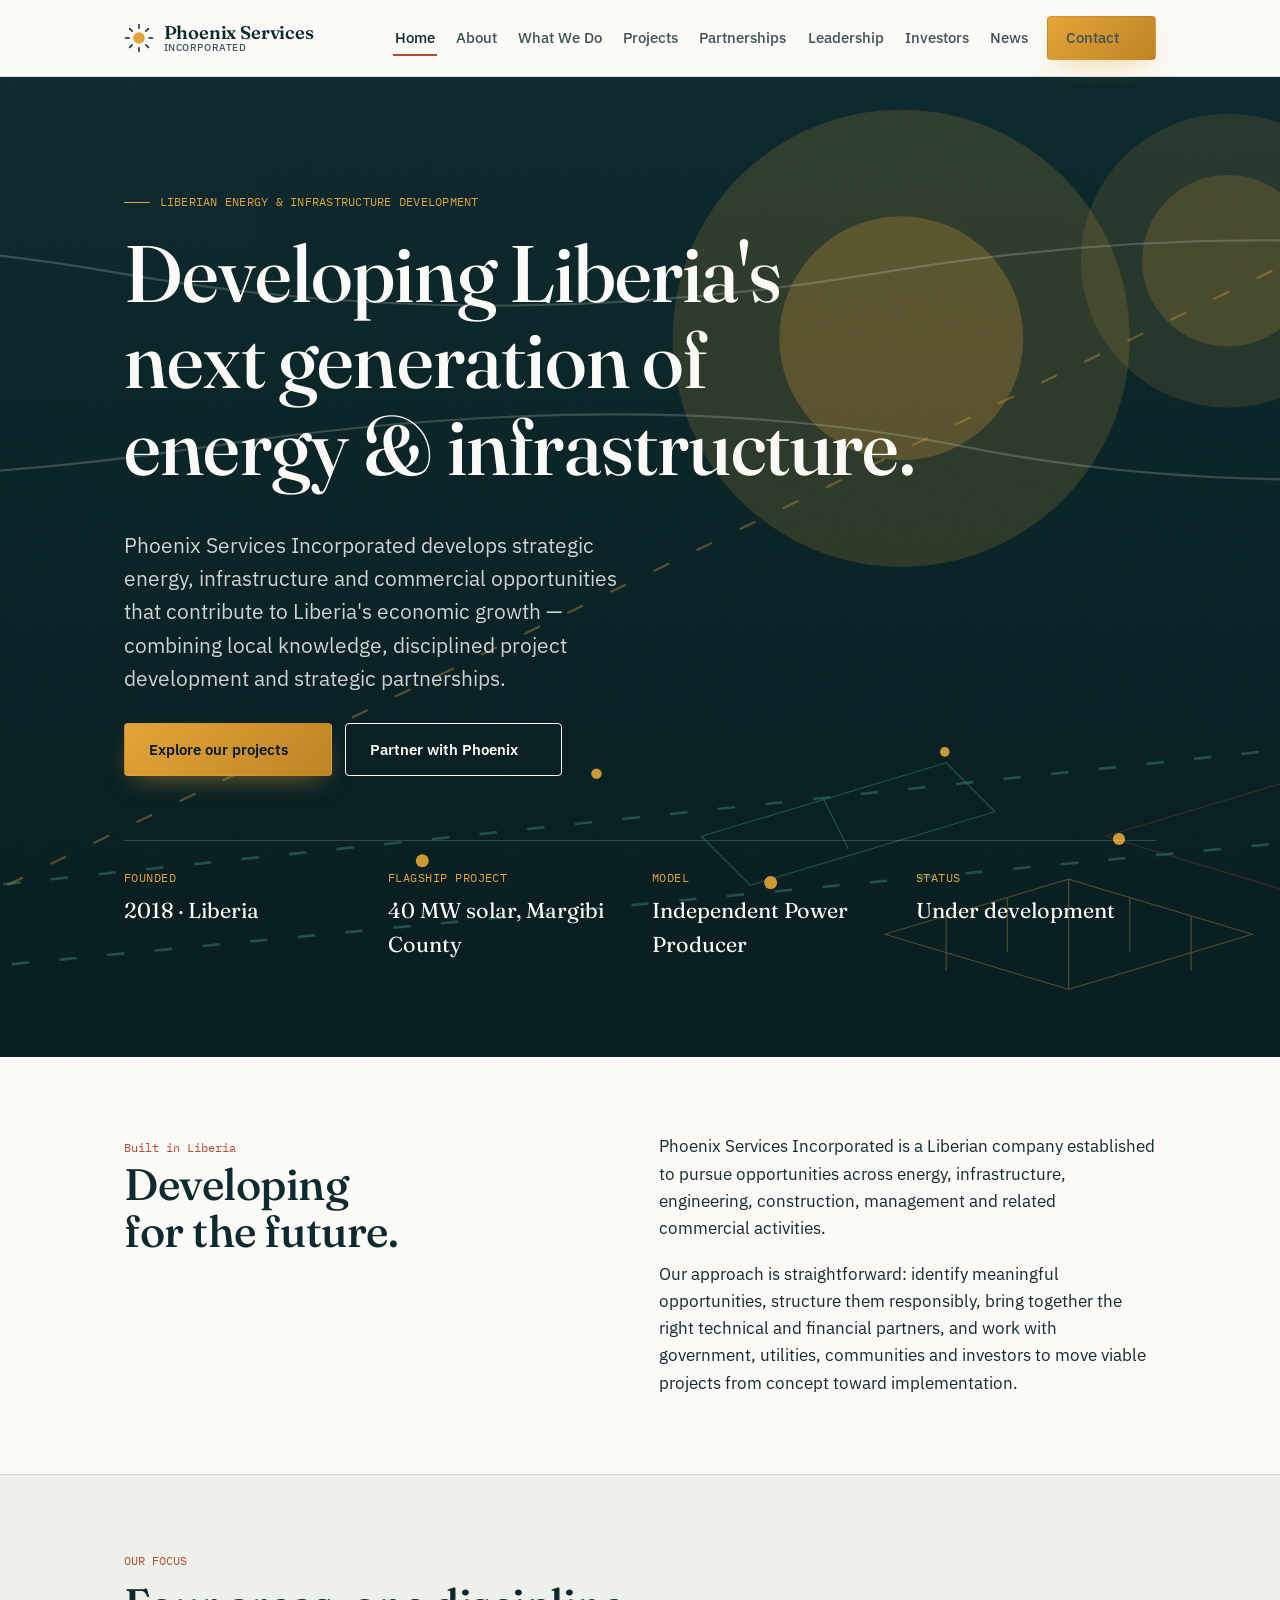
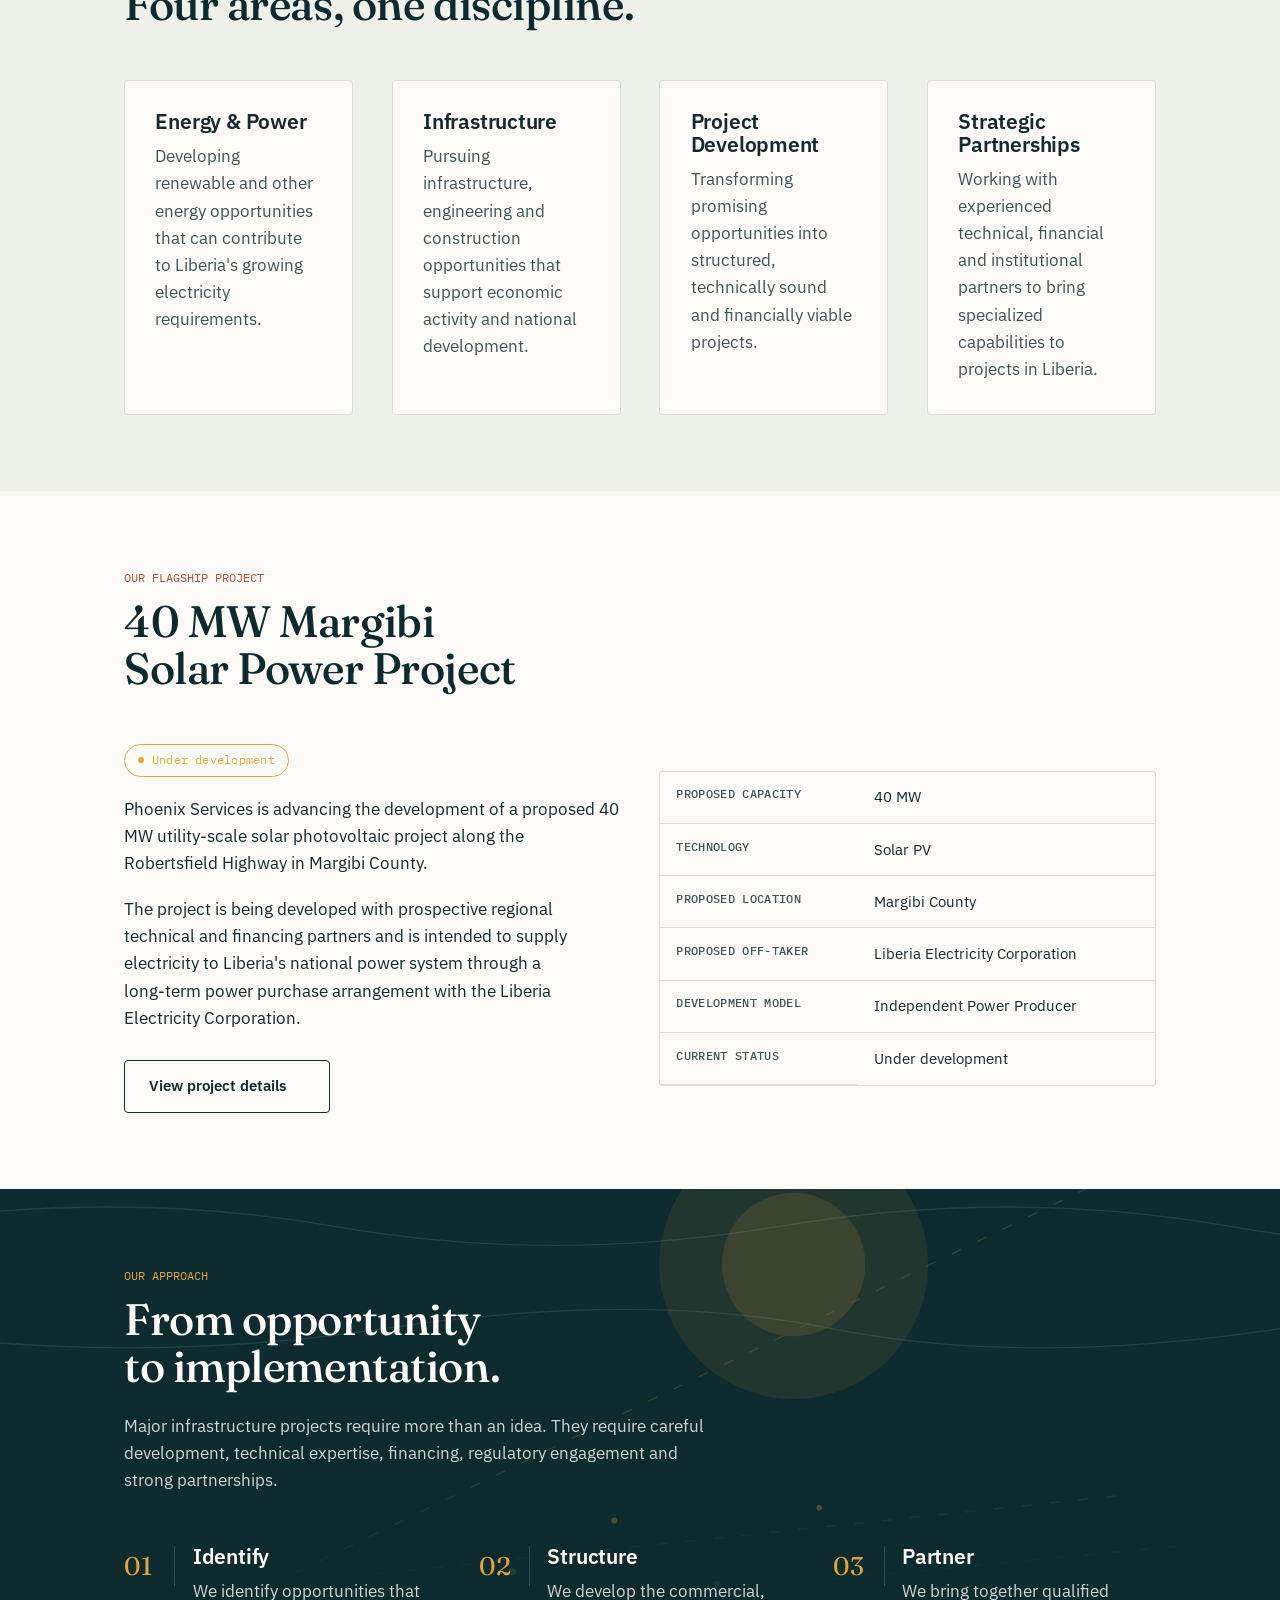
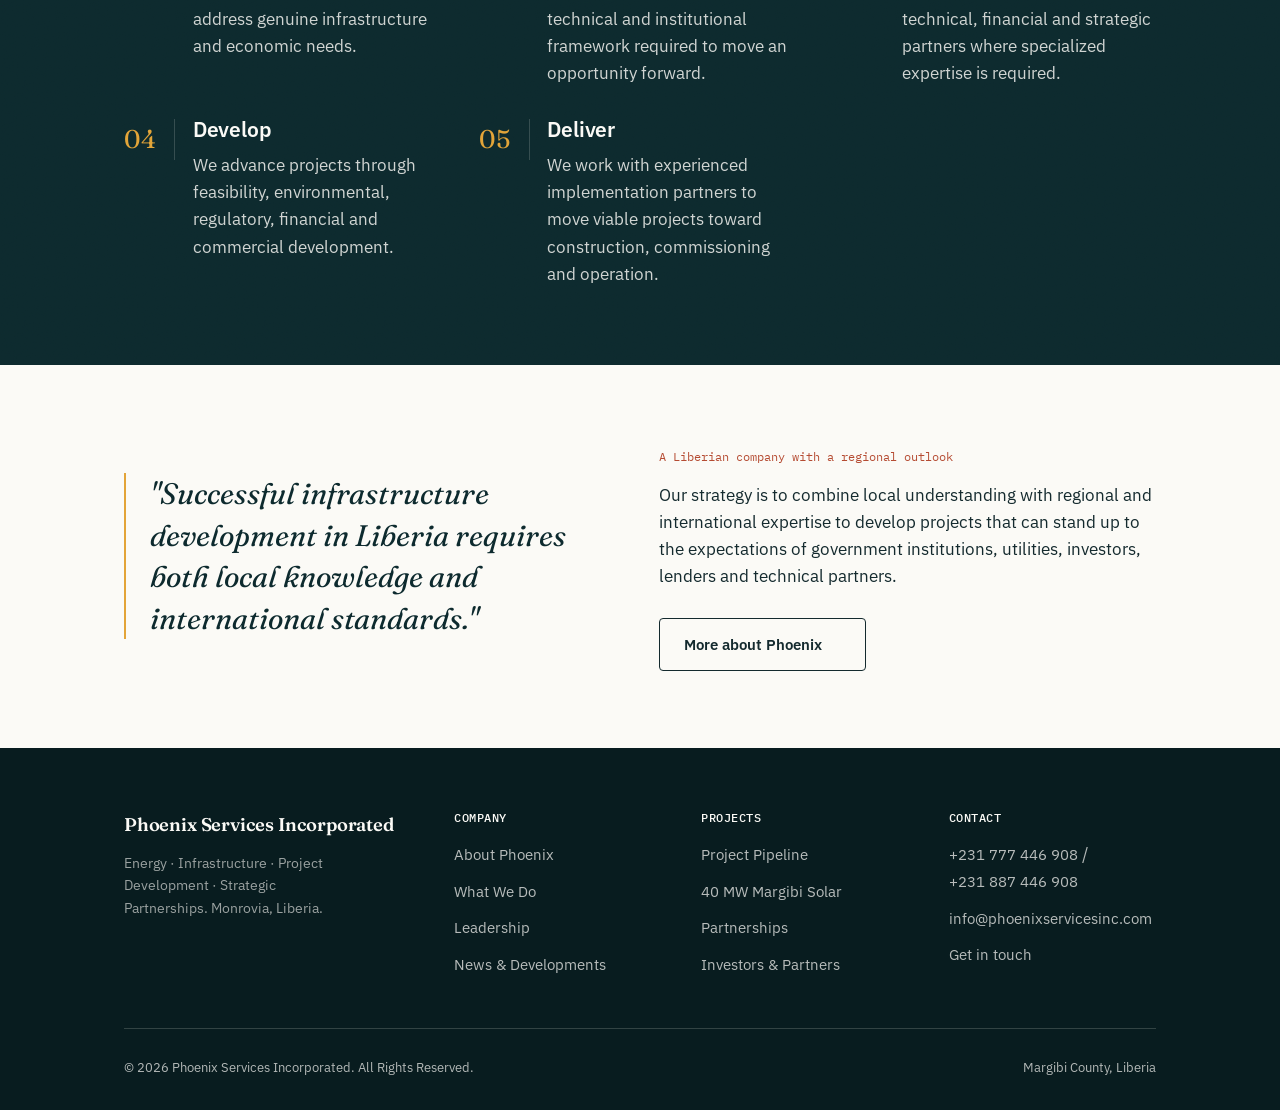
==== commit da3e7224: "Polish site to award-worthy finish: meta, 404, a11y, interactivity - Add branded favicon and Open Gr" ====
--- a/index.html
+++ b/index.html
@@ -5,9 +5,21 @@
 <meta name="viewport" content="width=device-width, initial-scale=1.0">
 <title>Phoenix Services Incorporated | Liberian Energy &amp; Infrastructure Development</title>
 <meta name="description" content="Phoenix Services Incorporated is a Liberian company developing strategic energy, infrastructure and commercial opportunities, including the proposed 40 MW Margibi Solar Power Project.">
+<link rel="icon" type="image/svg+xml" href="data:image/svg+xml,%3Csvg xmlns='http://www.w3.org/2000/svg' viewBox='0 0 32 32'%3E%3Crect width='32' height='32' rx='7' fill='%230D2A2E'/%3E%3Ccircle cx='16' cy='16' r='6.2' fill='%23E3A438'/%3E%3Cg stroke='%23FBFAF6' stroke-width='1.6' stroke-linecap='round'%3E%3Cline x1='16' y1='4' x2='16' y2='7.5'/%3E%3Cline x1='16' y1='24.5' x2='16' y2='28'/%3E%3Cline x1='4' y1='16' x2='7.5' y2='16'/%3E%3Cline x1='24.5' y1='16' x2='28' y2='16'/%3E%3Cline x1='7.5' y1='7.5' x2='9.8' y2='9.8'/%3E%3Cline x1='22.2' y1='22.2' x2='24.5' y2='24.5'/%3E%3Cline x1='24.5' y1='7.5' x2='22.2' y2='9.8'/%3E%3Cline x1='9.8' y1='22.2' x2='7.5' y2='24.5'/%3E%3C/g%3E%3C/svg%3E">
+<meta property="og:type" content="website">
+<meta property="og:site_name" content="Phoenix Services Incorporated">
+<meta property="og:title" content="Phoenix Services Incorporated | Liberian Energy &amp; Infrastructure Development">
+<meta property="og:description" content="Phoenix Services Incorporated is a Liberian company developing strategic energy, infrastructure and commercial opportunities, including the proposed 40 MW Margibi Solar Power Project.">
+<meta property="og:url" content="https://everythingtrending231-art.github.io/pheonix-Services/">
+<meta property="og:image" content="https://everythingtrending231-art.github.io/pheonix-Services/img/og-image.png">
+<meta name="twitter:card" content="summary_large_image">
+<meta name="twitter:title" content="Phoenix Services Incorporated | Liberian Energy &amp; Infrastructure Development">
+<meta name="twitter:description" content="Phoenix Services Incorporated is a Liberian company developing strategic energy, infrastructure and commercial opportunities, including the proposed 40 MW Margibi Solar Power Project.">
+<meta name="twitter:image" content="https://everythingtrending231-art.github.io/pheonix-Services/img/og-image.png">
 <link rel="stylesheet" href="css/style.css">
 </head>
 <body>
+<a class="skip-link" href="#main">Skip to main content</a>
 
 <header class="site-header">
   <div class="wrap">
@@ -46,7 +58,7 @@
   </div>
 </header>
 
-<main>
+<main id="main">
 
   <!-- HERO -->
   <section class="hero">
--- a/css/style.css
+++ b/css/style.css
@@ -89,6 +89,7 @@
   margin: 0 0 0.5em;
   letter-spacing: -0.01em;
   color: var(--navy);
+  text-wrap: balance;
 }
 
 h1 { font-size: var(--step-5); font-weight: 500; }
@@ -96,9 +97,27 @@
 h3 { font-size: var(--step-2); }
 h4 { font-size: var(--step-1); font-family: var(--font-body); font-weight: 600; color: var(--ink); }
 
-p { margin: 0 0 1.1em; max-width: var(--measure); }
+p { margin: 0 0 1.1em; max-width: var(--measure); text-wrap: pretty; }
 a { color: var(--navy); }
 .section p:last-child { margin-bottom: 0; }
+
+/* ---------- Skip link (keyboard accessibility) ---------- */
+.skip-link {
+  position: fixed;
+  top: -3rem;
+  left: 1rem;
+  z-index: 100;
+  background: var(--navy);
+  color: var(--paper);
+  padding: 0.75rem 1.25rem;
+  border-radius: var(--radius);
+  font-family: var(--font-body);
+  font-weight: 600;
+  font-size: 0.88rem;
+  text-decoration: none;
+  transition: top 0.2s var(--ease);
+}
+.skip-link:focus { top: 1rem; }
 
 img, svg { max-width: 100%; display: block; }
 
@@ -380,6 +399,19 @@
   .hero-glow { display: none; }
 }
 
+/* Subtle grain texture on dark surfaces — breaks flat digital gradients */
+.hero::after,
+.section--navy::after {
+  content: '';
+  position: absolute;
+  inset: 0;
+  z-index: 1;
+  pointer-events: none;
+  opacity: 0.05;
+  mix-blend-mode: overlay;
+  background-image: url("data:image/svg+xml,%3Csvg xmlns='http://www.w3.org/2000/svg' width='120' height='120'%3E%3Cfilter id='n'%3E%3CfeTurbulence type='fractalNoise' baseFrequency='0.9' numOctaves='2' stitchTiles='stitch'/%3E%3C/filter%3E%3Crect width='100%25' height='100%25' filter='url(%23n)'/%3E%3C/svg%3E");
+}
+
 /* ---------- Energy flow animation (solar / wind / light motif) ---------- */
 /* Injected by js/main.js into .hero-graphic and .section--navy so the motif
    stays perfectly consistent across every page without duplicating markup. */
@@ -493,17 +525,24 @@
   gap: 1.5rem;
 }
 .factband dt { font-family: var(--font-mono); font-size: 0.72rem; color: var(--gold); text-transform: uppercase; letter-spacing: 0.04em; margin: 0 0 0.4rem; }
-.factband dd { margin: 0; font-family: var(--font-display); font-size: 1.35rem; color: var(--paper); }
+.factband dd { margin: 0; font-family: var(--font-display); font-size: 1.35rem; color: var(--paper); font-variant-numeric: tabular-nums; }
 
 /* ---------- Cards ---------- */
 .card {
   position: relative;
-  background: var(--paper);
+  --mx: 50%;
+  --my: 50%;
+  --spot-o: 0;
+  background: radial-gradient(260px circle at var(--mx) var(--my), rgba(227, 164, 56, var(--spot-o)), transparent 70%), var(--paper);
   border: 1px solid var(--line);
   padding: 1.9rem;
   border-radius: var(--radius);
   overflow: hidden;
-  transition: transform 0.3s var(--ease), box-shadow 0.3s var(--ease), border-color 0.3s var(--ease);
+  transition: transform 0.3s var(--ease), box-shadow 0.3s var(--ease), border-color 0.3s var(--ease), background-color 0.2s var(--ease);
+}
+.card:hover { --spot-o: 0.16; }
+@media (prefers-reduced-motion: reduce), (pointer: coarse) {
+  .card:hover { --spot-o: 0; }
 }
 .card::before {
   content: '';
@@ -612,7 +651,7 @@
 }
 
 /* ---------- Table ---------- */
-.datatable { width: 100%; border-collapse: collapse; font-size: 0.94rem; }
+.datatable { width: 100%; border-collapse: collapse; font-size: 0.94rem; font-variant-numeric: tabular-nums; }
 .datatable th, .datatable td { text-align: left; padding: 0.85rem 1rem; border-bottom: 1px solid var(--line); vertical-align: top; transition: background 0.15s var(--ease); }
 .datatable tr:hover td, .datatable tr:hover th { background: var(--sage); }
 .datatable th { font-family: var(--font-mono); font-size: 0.72rem; text-transform: uppercase; letter-spacing: 0.03em; color: var(--ink-soft); font-weight: 500; width: 40%; }
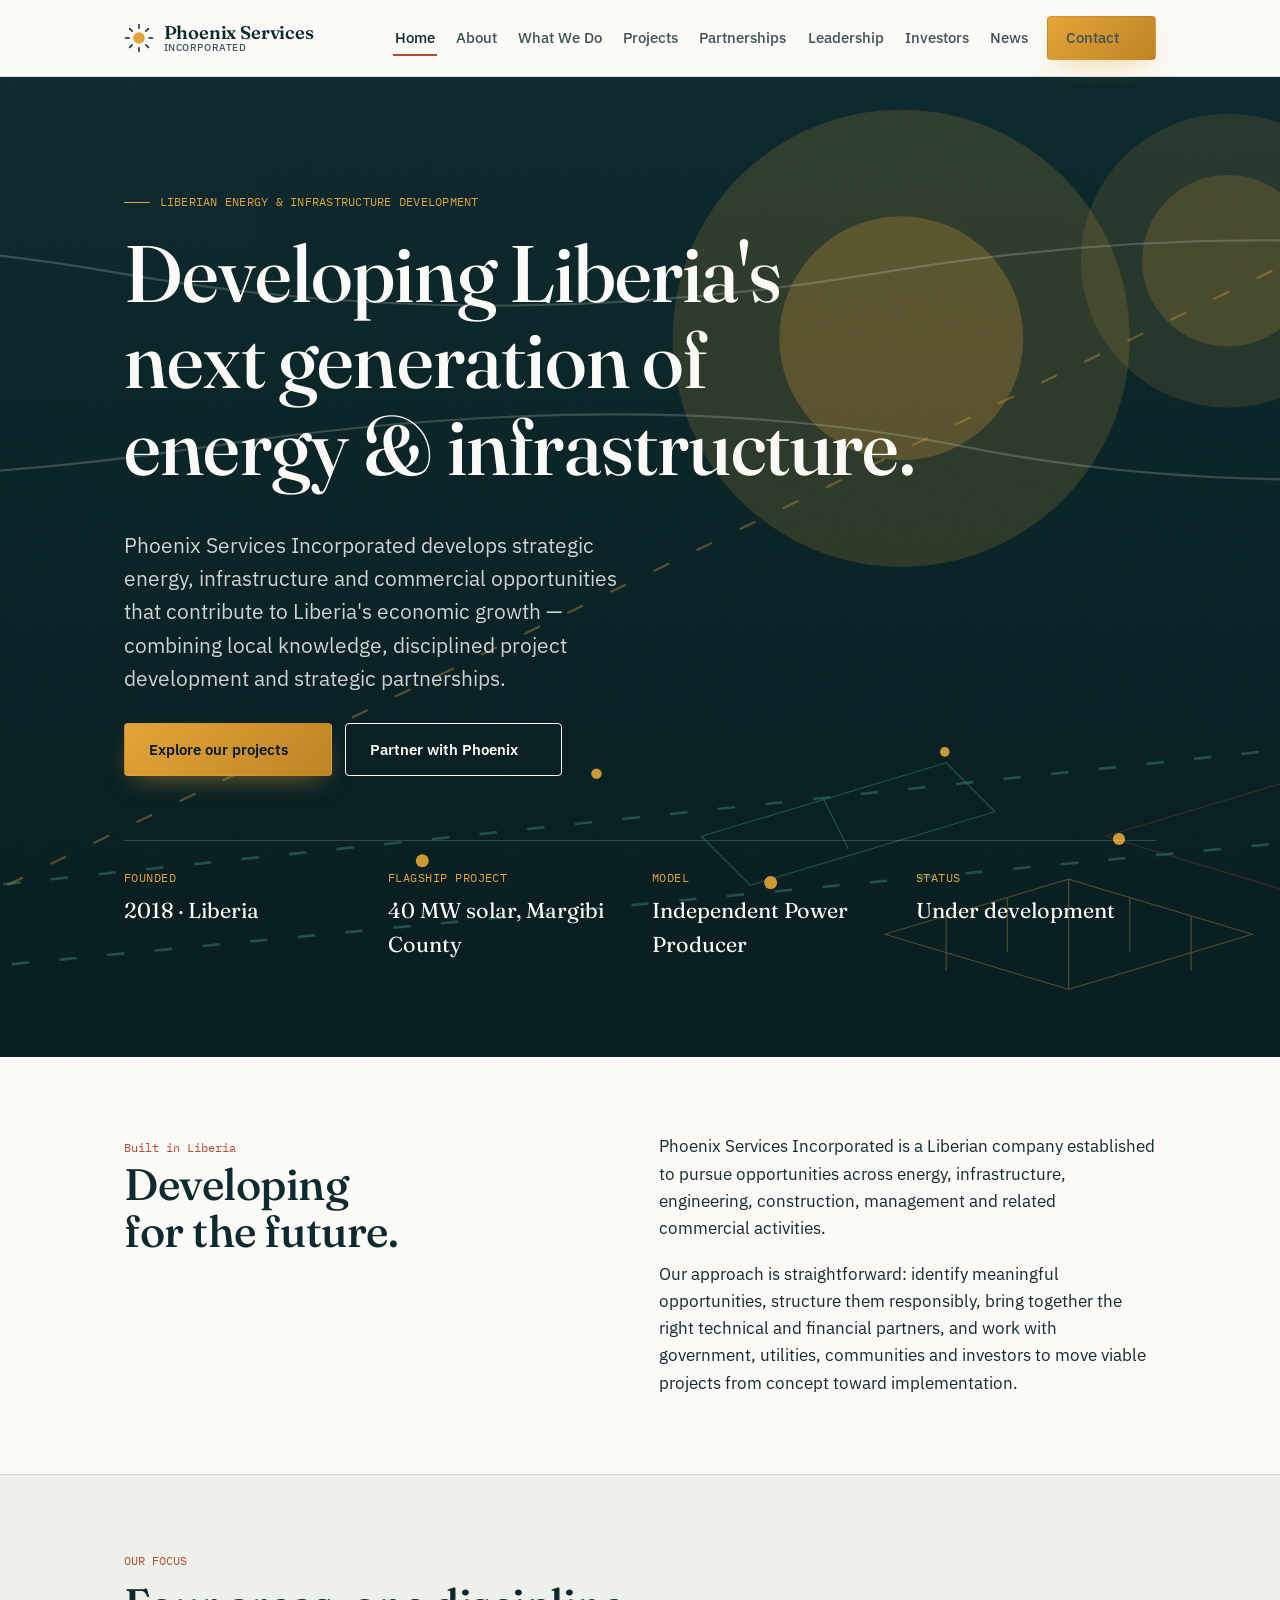
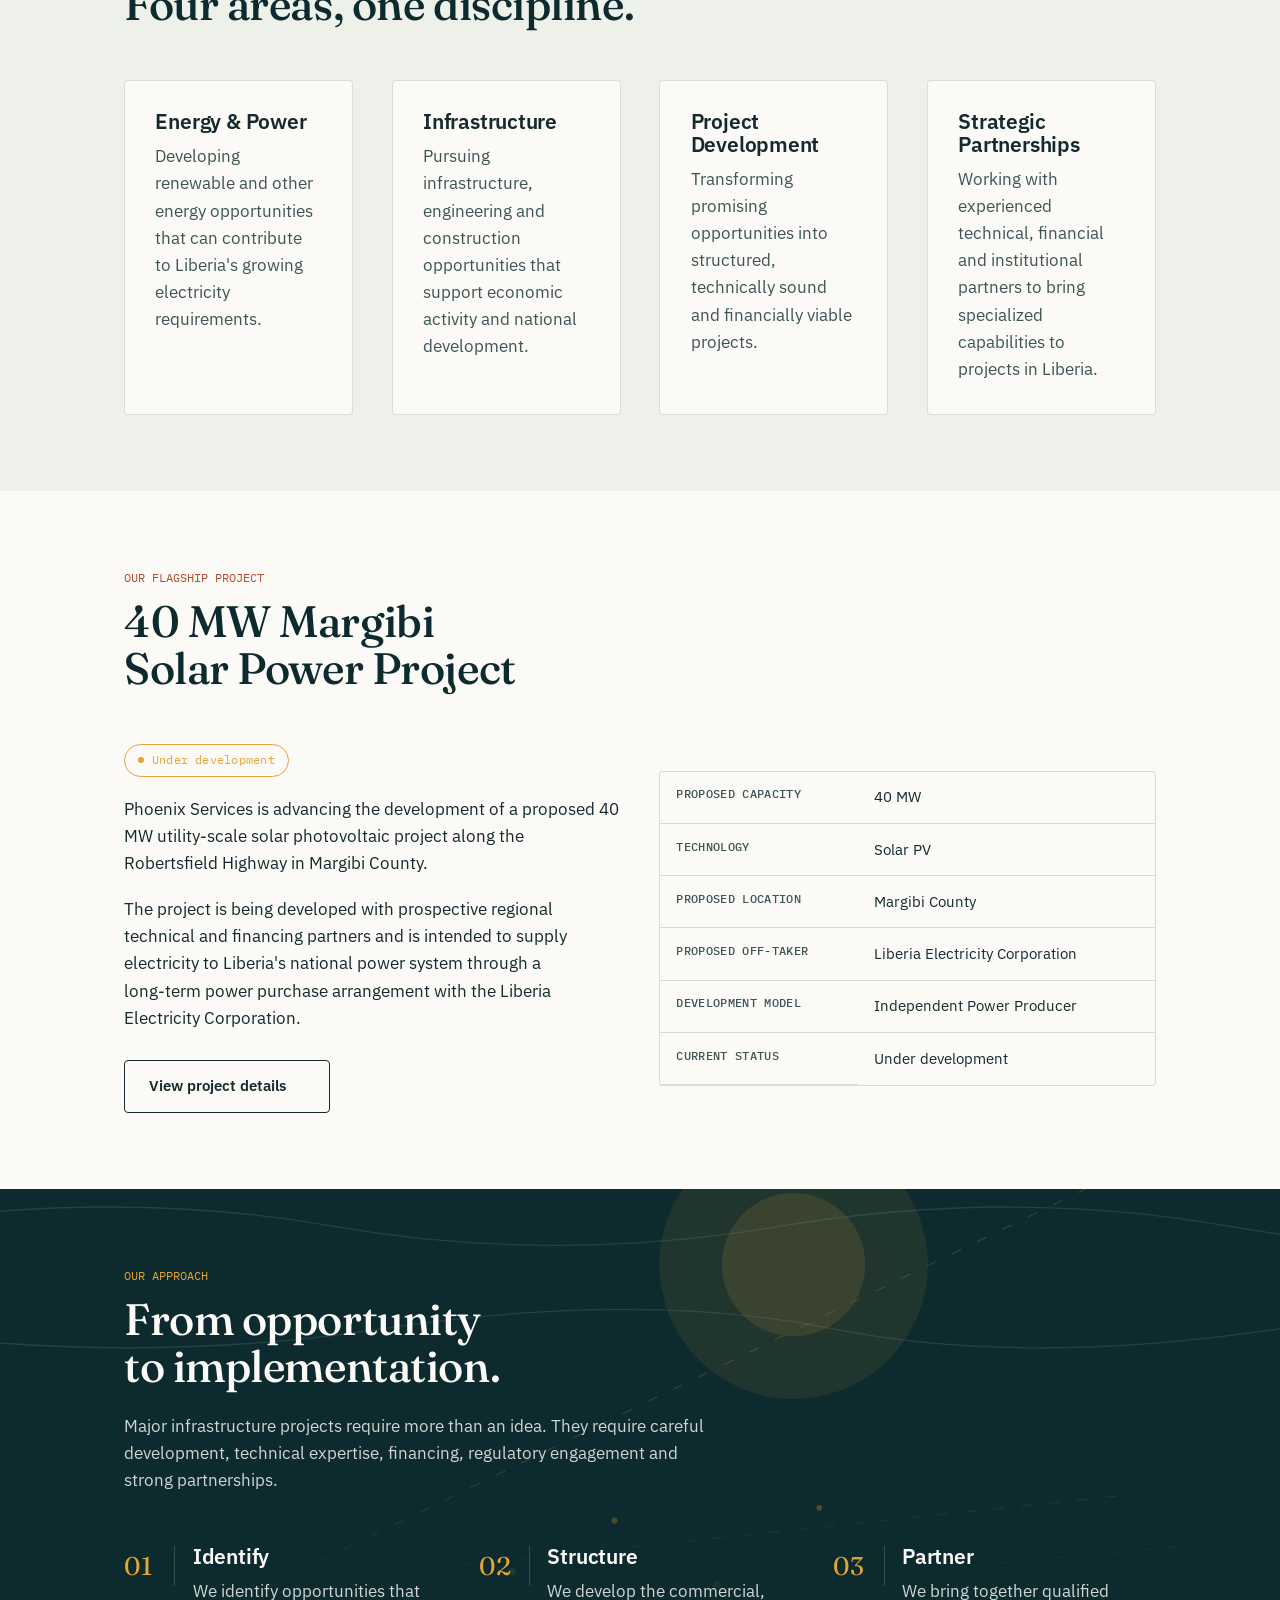
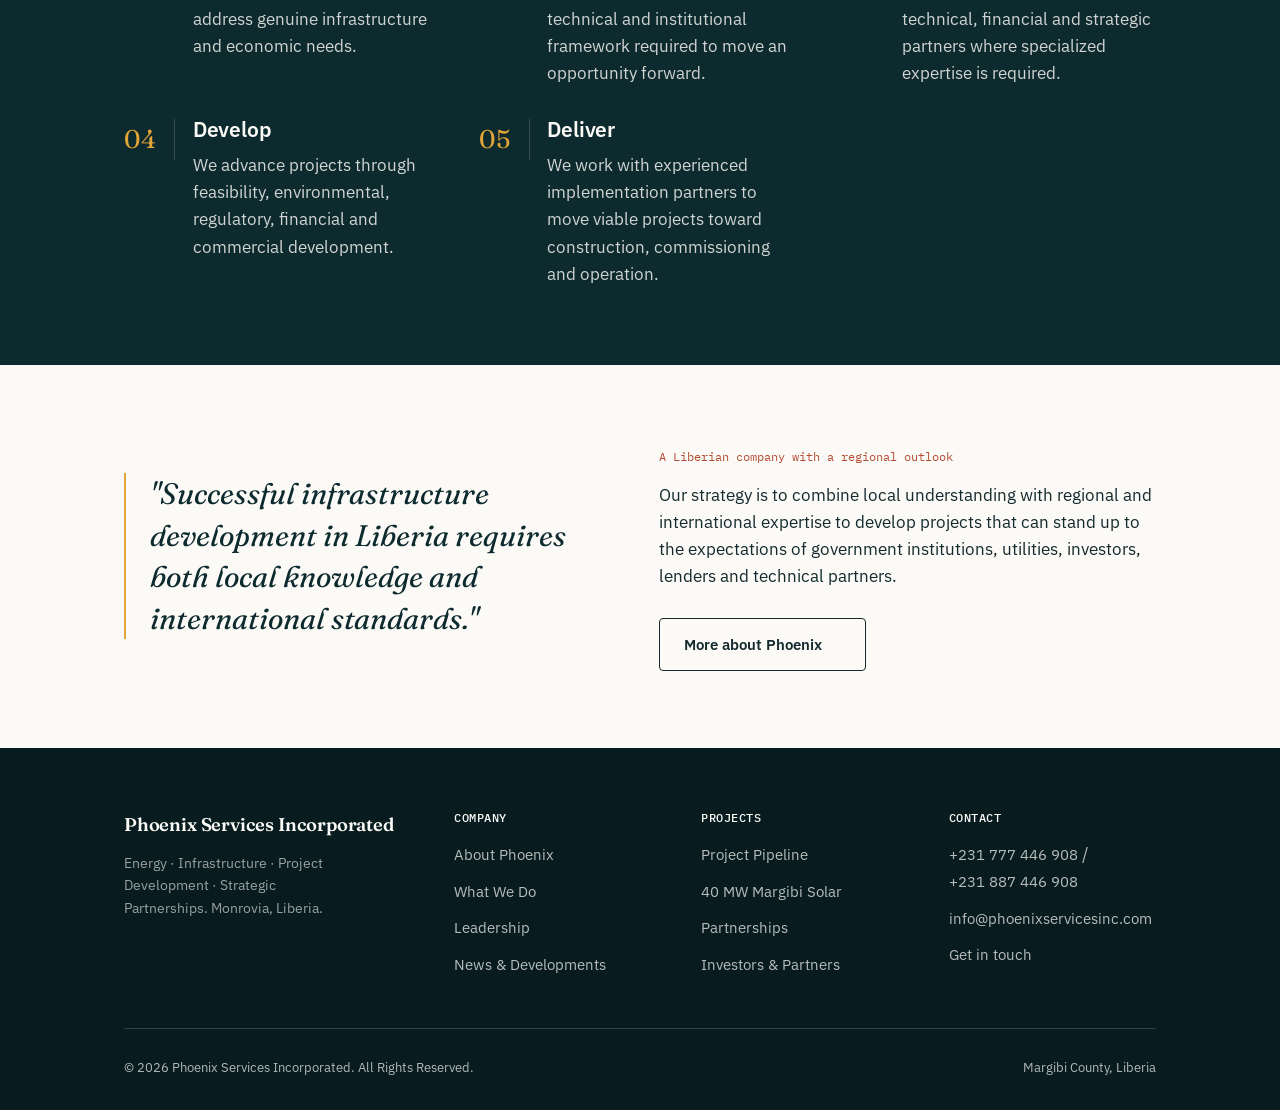
==== commit f88d6f96: "Point site at custom domain phoenixservicesinc.com - Add CNAME file (apex domain) and have the deplo" ====
--- a/index.html
+++ b/index.html
@@ -10,12 +10,12 @@
 <meta property="og:site_name" content="Phoenix Services Incorporated">
 <meta property="og:title" content="Phoenix Services Incorporated | Liberian Energy &amp; Infrastructure Development">
 <meta property="og:description" content="Phoenix Services Incorporated is a Liberian company developing strategic energy, infrastructure and commercial opportunities, including the proposed 40 MW Margibi Solar Power Project.">
-<meta property="og:url" content="https://everythingtrending231-art.github.io/pheonix-Services/">
-<meta property="og:image" content="https://everythingtrending231-art.github.io/pheonix-Services/img/og-image.png">
+<meta property="og:url" content="https://phoenixservicesinc.com/">
+<meta property="og:image" content="https://phoenixservicesinc.com/img/og-image.png">
 <meta name="twitter:card" content="summary_large_image">
 <meta name="twitter:title" content="Phoenix Services Incorporated | Liberian Energy &amp; Infrastructure Development">
 <meta name="twitter:description" content="Phoenix Services Incorporated is a Liberian company developing strategic energy, infrastructure and commercial opportunities, including the proposed 40 MW Margibi Solar Power Project.">
-<meta name="twitter:image" content="https://everythingtrending231-art.github.io/pheonix-Services/img/og-image.png">
+<meta name="twitter:image" content="https://phoenixservicesinc.com/img/og-image.png">
 <link rel="stylesheet" href="css/style.css">
 </head>
 <body>
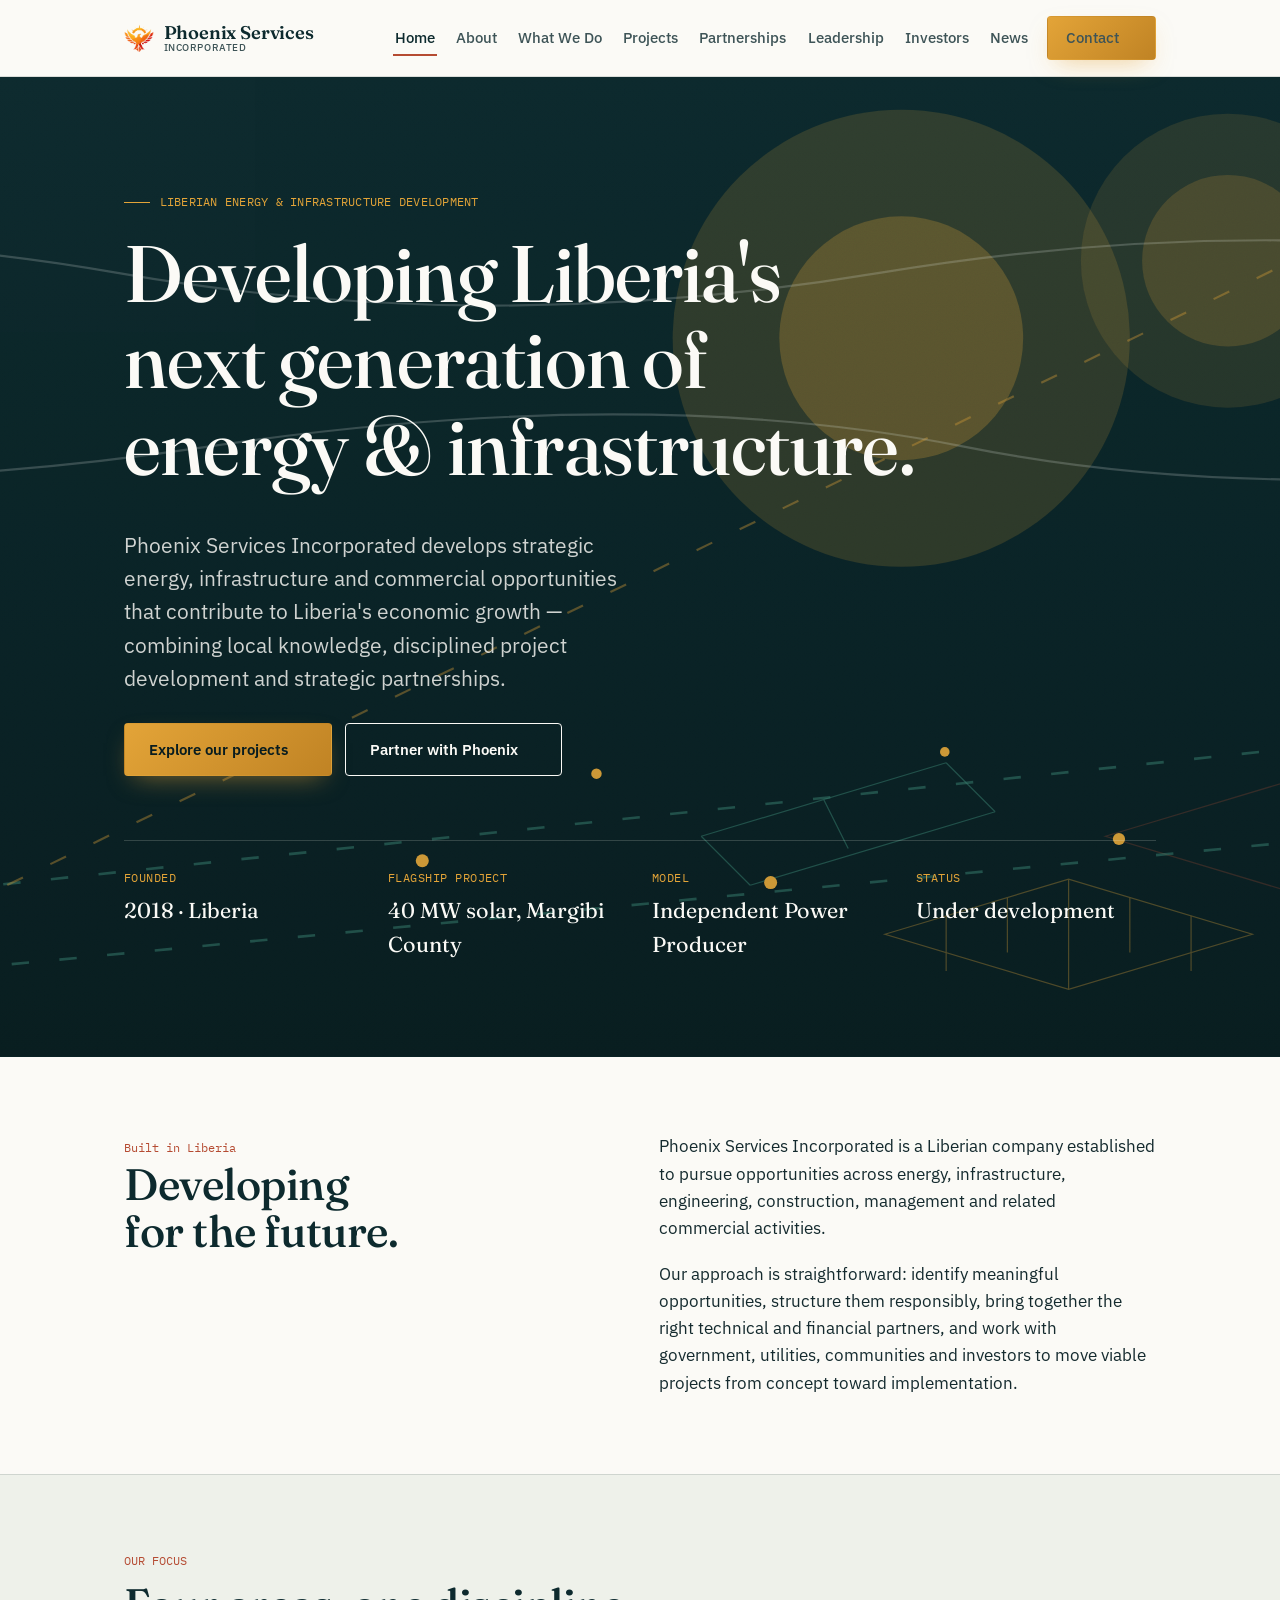
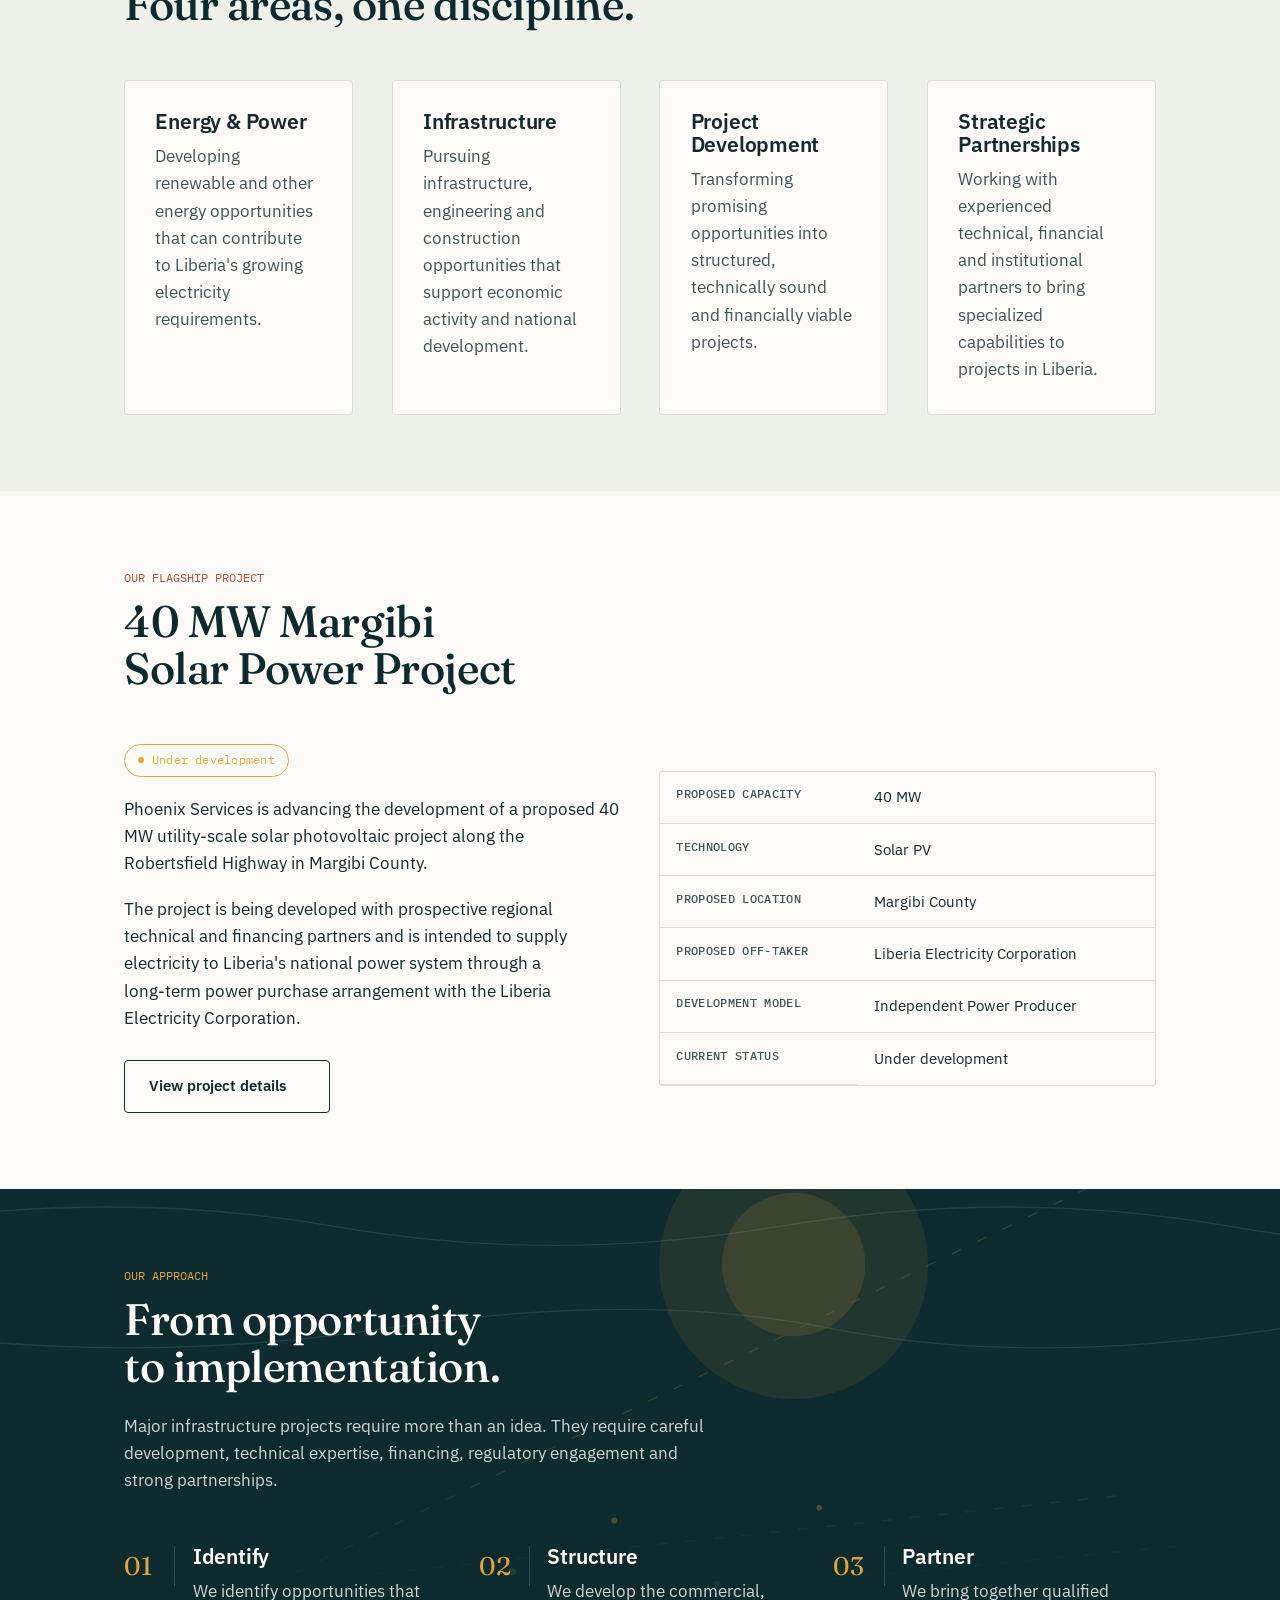
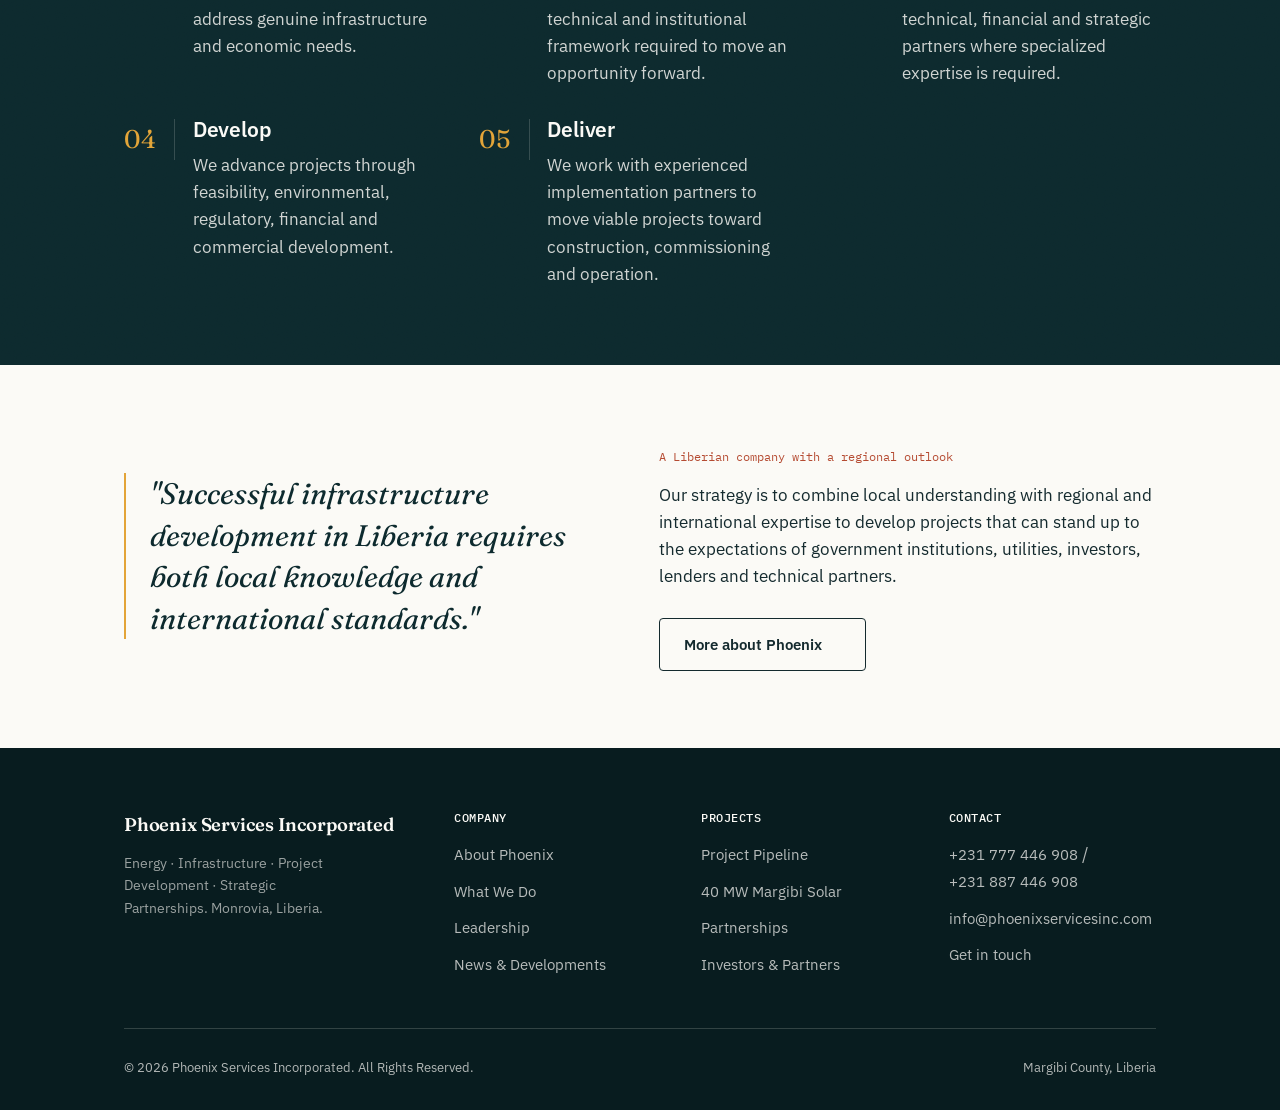
==== commit f5604770: "Replace sun-icon mark with the official phoenix bird logo Swaps the placeholder inline-SVG sun/rays " ====
--- a/index.html
+++ b/index.html
@@ -5,7 +5,8 @@
 <meta name="viewport" content="width=device-width, initial-scale=1.0">
 <title>Phoenix Services Incorporated | Liberian Energy &amp; Infrastructure Development</title>
 <meta name="description" content="Phoenix Services Incorporated is a Liberian company developing strategic energy, infrastructure and commercial opportunities, including the proposed 40 MW Margibi Solar Power Project.">
-<link rel="icon" type="image/svg+xml" href="data:image/svg+xml,%3Csvg xmlns='http://www.w3.org/2000/svg' viewBox='0 0 32 32'%3E%3Crect width='32' height='32' rx='7' fill='%230D2A2E'/%3E%3Ccircle cx='16' cy='16' r='6.2' fill='%23E3A438'/%3E%3Cg stroke='%23FBFAF6' stroke-width='1.6' stroke-linecap='round'%3E%3Cline x1='16' y1='4' x2='16' y2='7.5'/%3E%3Cline x1='16' y1='24.5' x2='16' y2='28'/%3E%3Cline x1='4' y1='16' x2='7.5' y2='16'/%3E%3Cline x1='24.5' y1='16' x2='28' y2='16'/%3E%3Cline x1='7.5' y1='7.5' x2='9.8' y2='9.8'/%3E%3Cline x1='22.2' y1='22.2' x2='24.5' y2='24.5'/%3E%3Cline x1='24.5' y1='7.5' x2='22.2' y2='9.8'/%3E%3Cline x1='9.8' y1='22.2' x2='7.5' y2='24.5'/%3E%3C/g%3E%3C/svg%3E">
+<link rel="icon" type="image/png" href="img/favicon-32.png">
+<link rel="apple-touch-icon" href="img/apple-touch-icon.png">
 <meta property="og:type" content="website">
 <meta property="og:site_name" content="Phoenix Services Incorporated">
 <meta property="og:title" content="Phoenix Services Incorporated | Liberian Energy &amp; Infrastructure Development">
@@ -24,19 +25,7 @@
 <header class="site-header">
   <div class="wrap">
     <a class="brand" href="index.html">
-      <svg class="brand-mark" viewBox="0 0 32 32" fill="none" xmlns="http://www.w3.org/2000/svg" aria-hidden="true">
-        <circle cx="16" cy="16" r="6.2" fill="#E3A438"/>
-        <g stroke="#0D2A2E" stroke-width="1.6" stroke-linecap="round">
-          <line x1="16" y1="1.5" x2="16" y2="5.5"/>
-          <line x1="16" y1="26.5" x2="16" y2="30.5"/>
-          <line x1="1.5" y1="16" x2="5.5" y2="16"/>
-          <line x1="26.5" y1="16" x2="30.5" y2="16"/>
-          <line x1="6" y1="6" x2="8.8" y2="8.8"/>
-          <line x1="23.2" y1="23.2" x2="26" y2="26"/>
-          <line x1="26" y1="6" x2="23.2" y2="8.8"/>
-          <line x1="8.8" y1="23.2" x2="6" y2="26"/>
-        </g>
-      </svg>
+      <img class="brand-mark" src="img/phoenix-mark.png" alt="" aria-hidden="true">
       <span class="brand-word">Phoenix Services<small>INCORPORATED</small></span>
     </a>
     <button class="nav-toggle" aria-label="Toggle navigation" aria-expanded="false">
--- a/css/style.css
+++ b/css/style.css
@@ -198,7 +198,7 @@
   text-decoration: none;
   color: var(--navy);
 }
-.brand-mark { width: 30px; height: 30px; flex-shrink: 0; transition: transform 0.4s var(--ease-snap); }
+.brand-mark { width: 30px; height: 30px; object-fit: contain; flex-shrink: 0; transition: transform 0.4s var(--ease-snap); }
 .brand:hover .brand-mark { transform: rotate(50deg); }
 .brand-word {
   font-family: var(--font-display);
